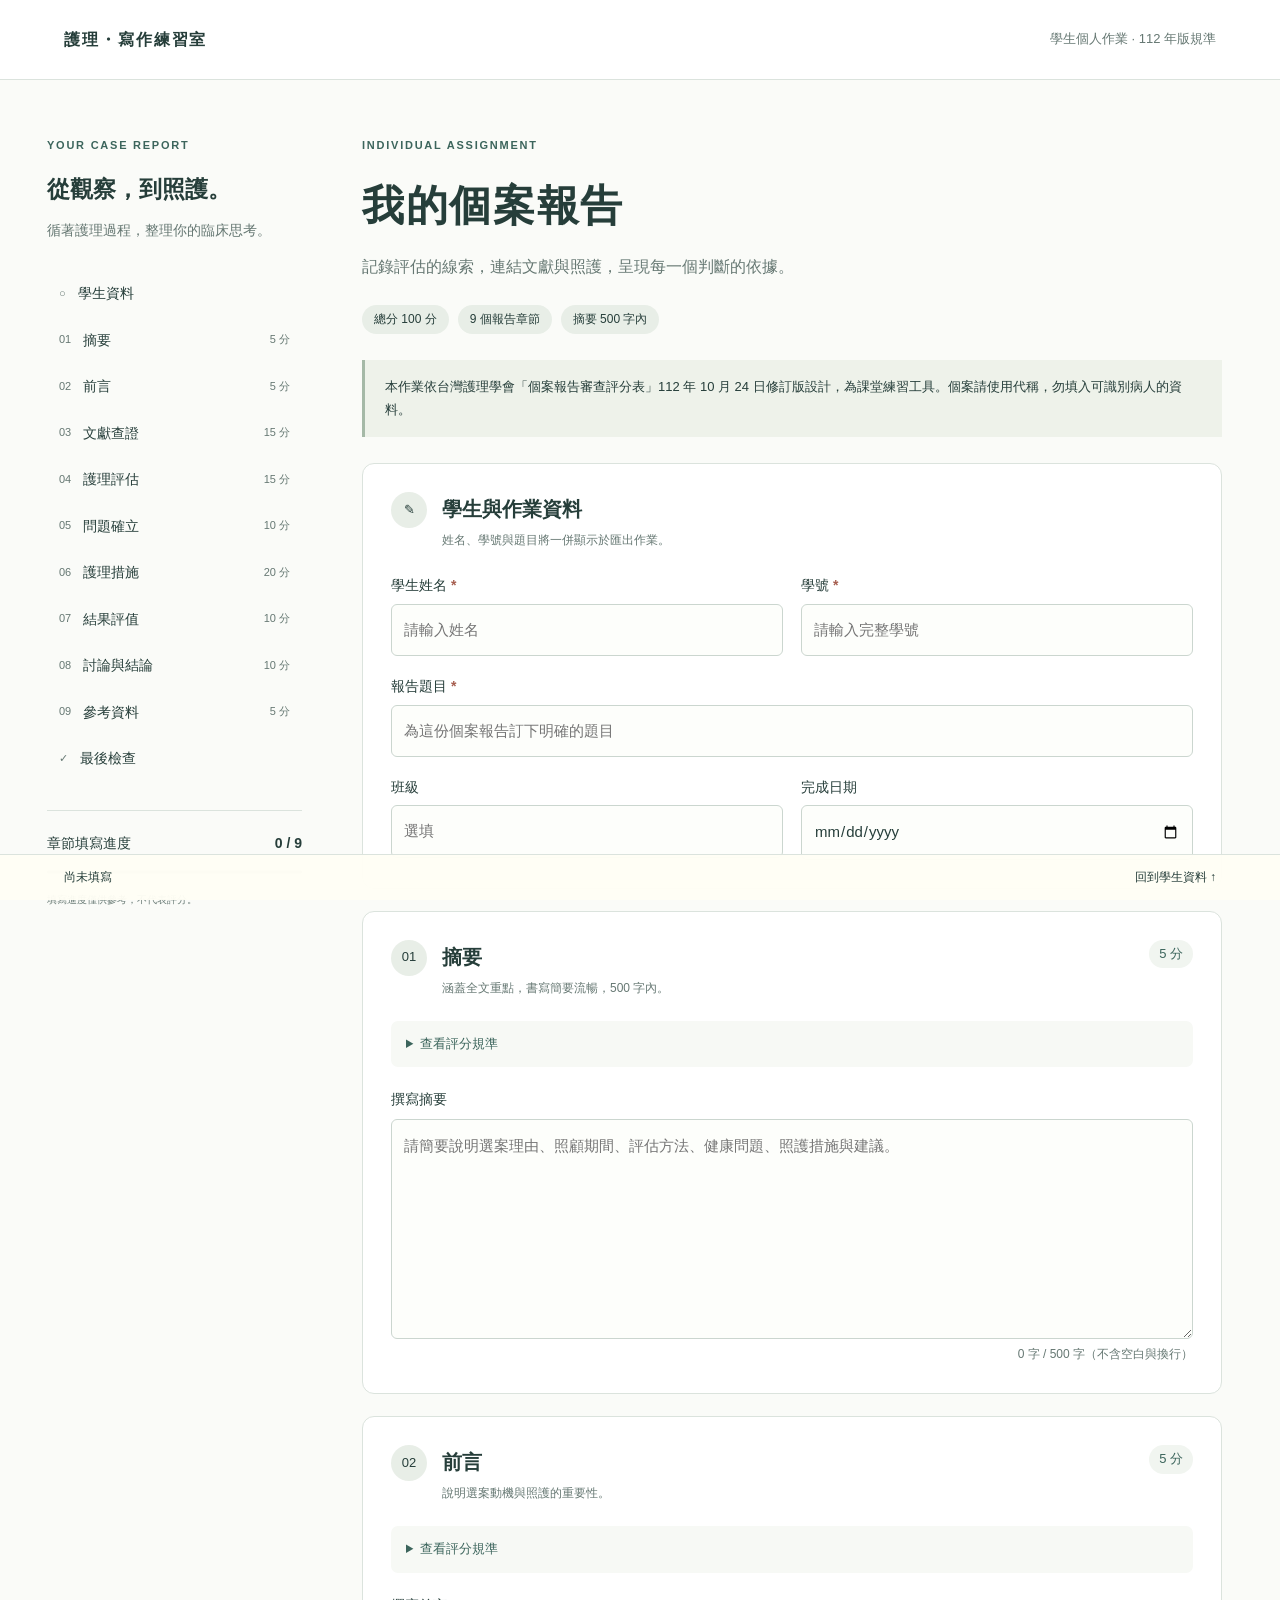
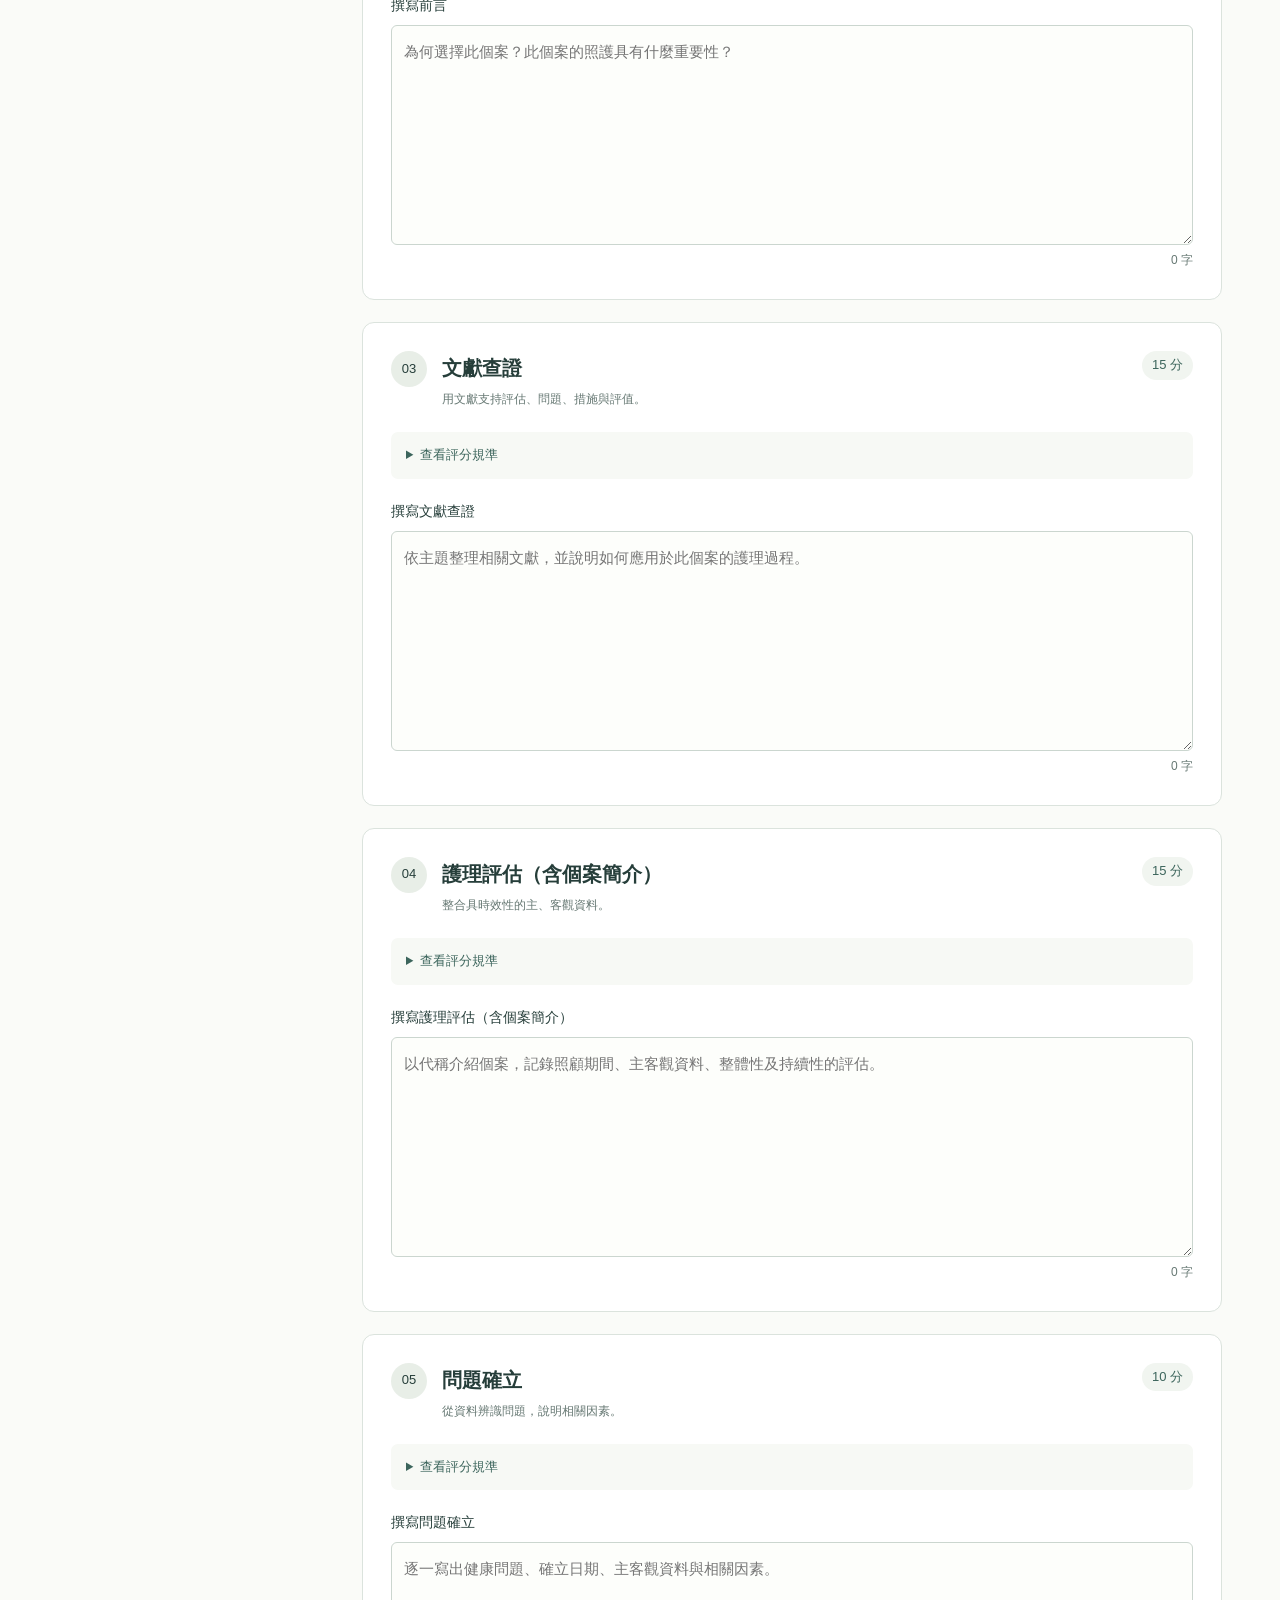
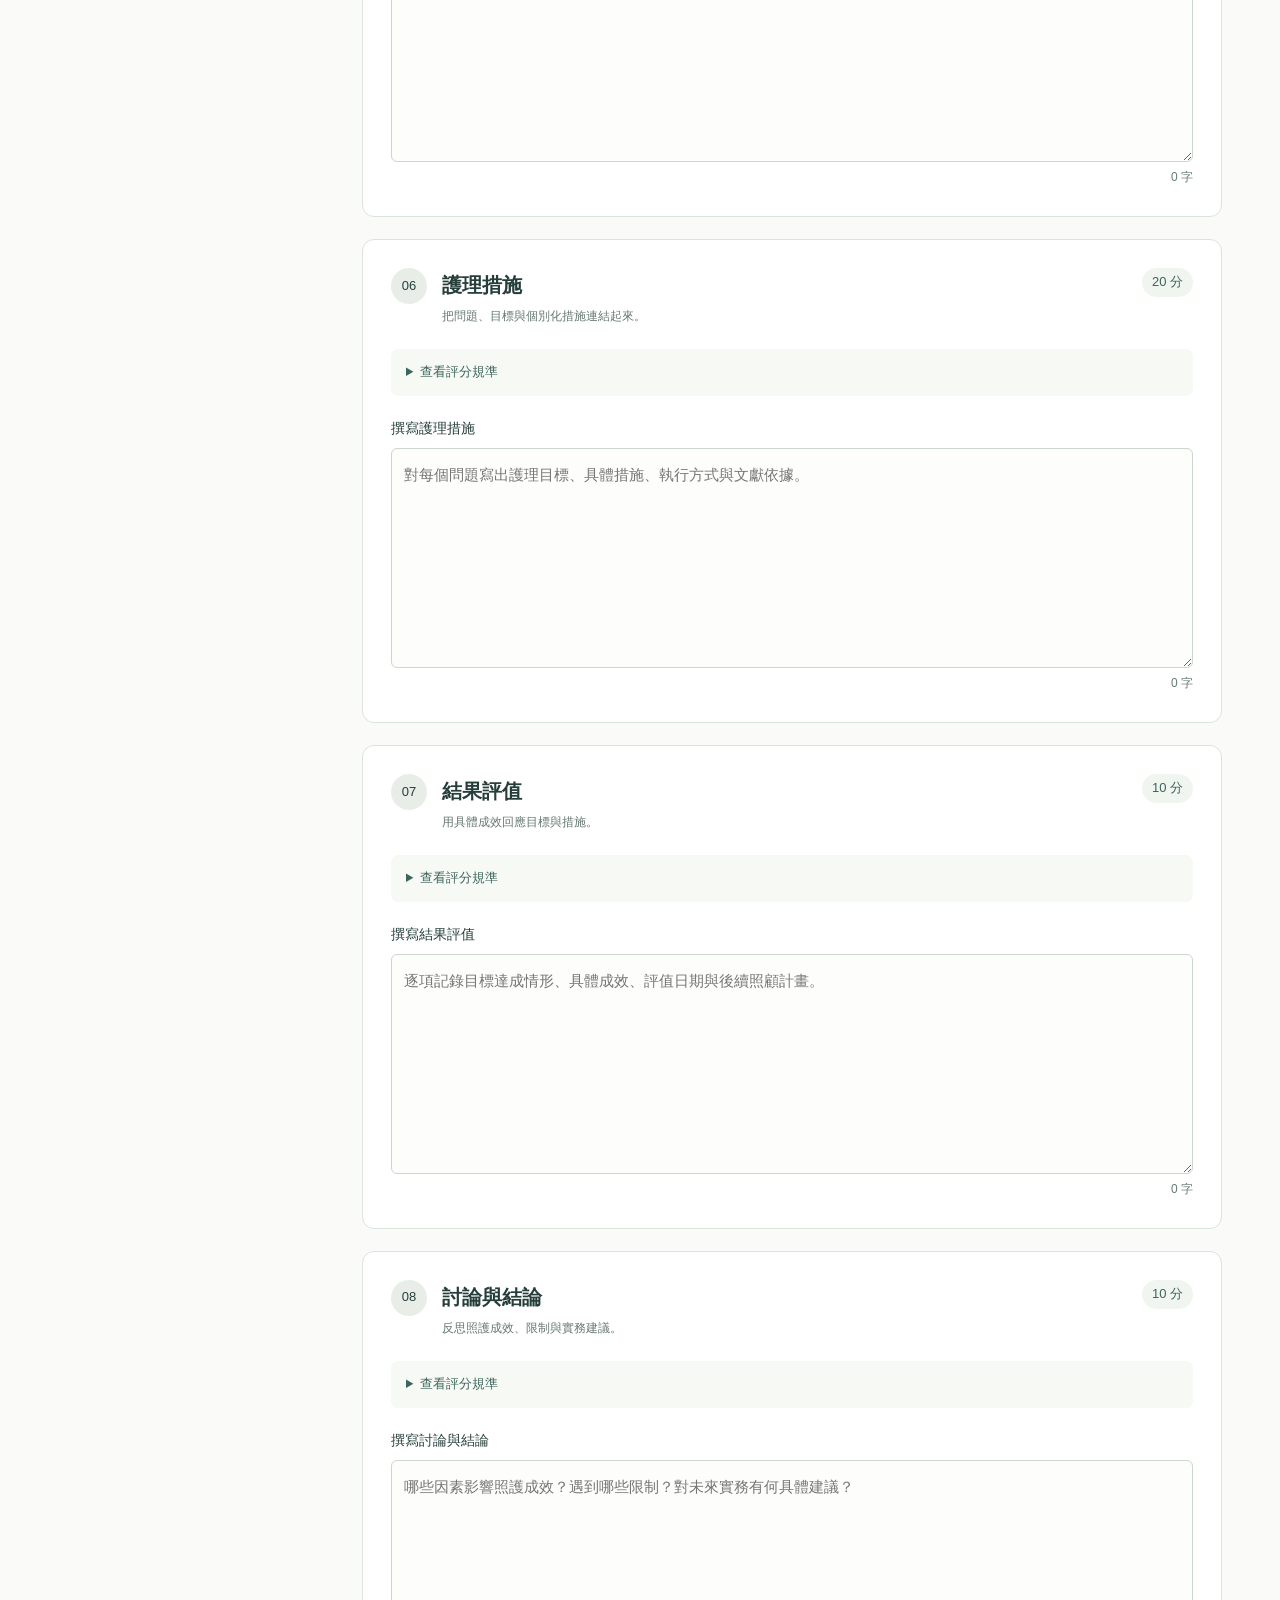
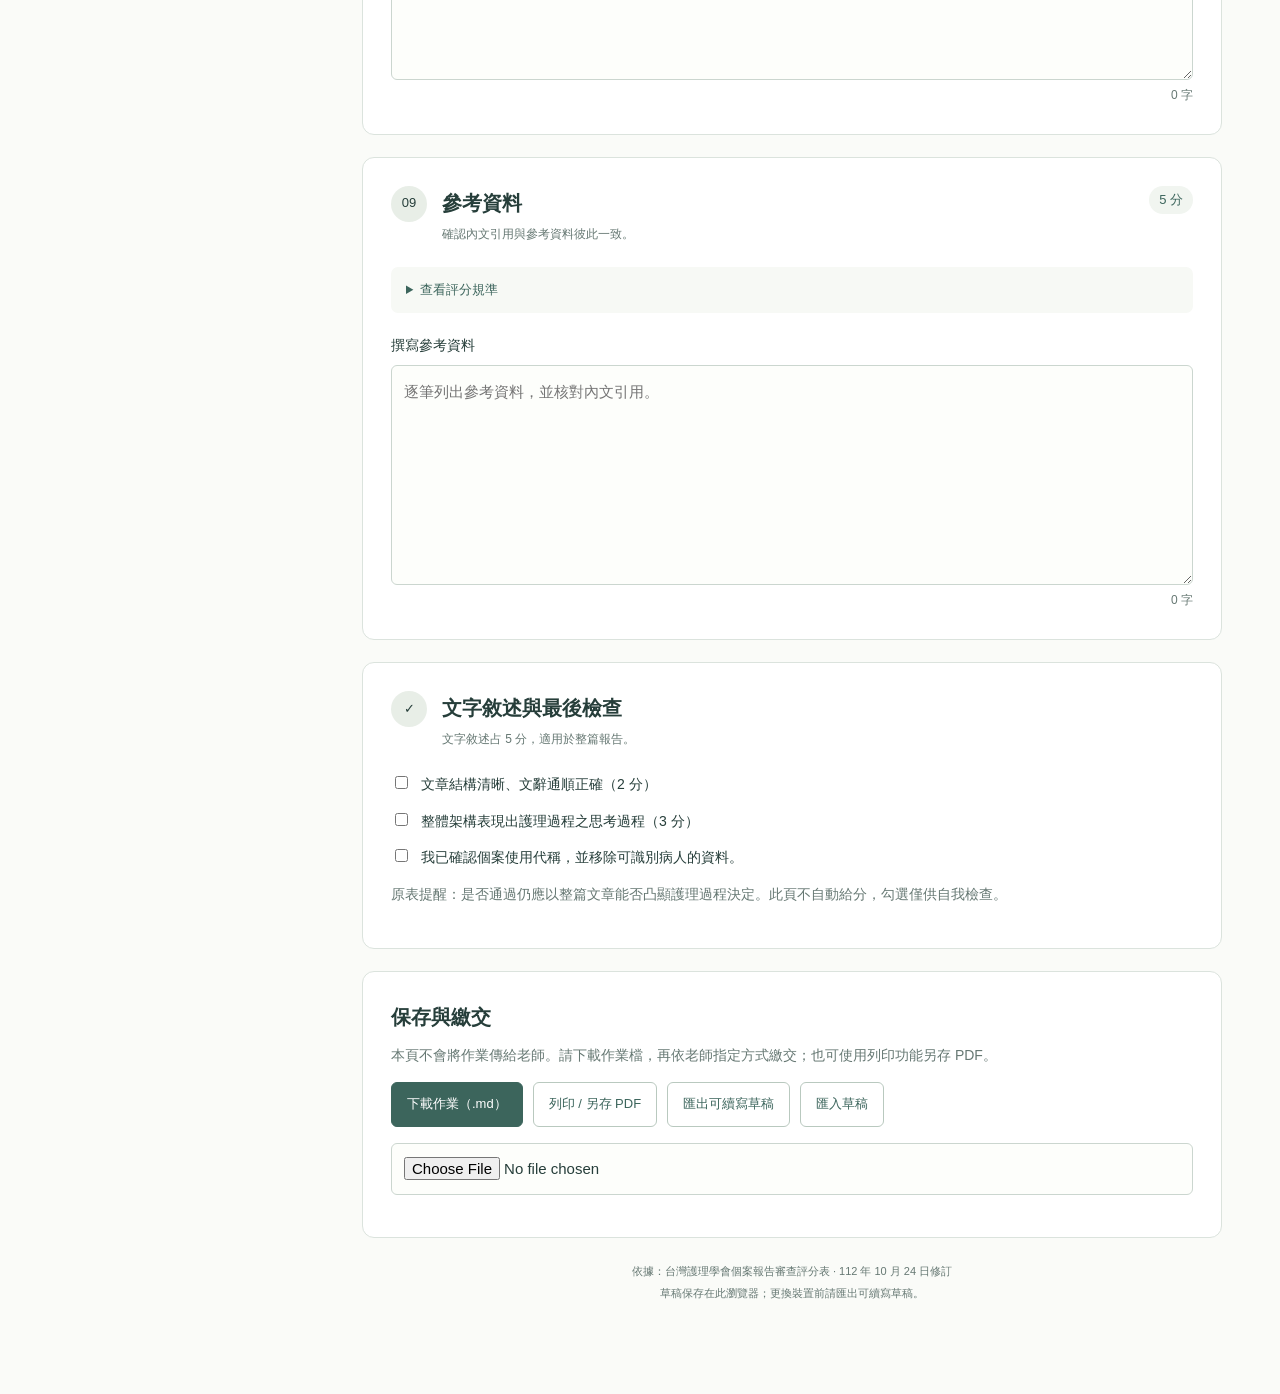
==== index.html @ a3117262 "Add nursing case report individual assignment" ====
<!doctype html>
<html lang="zh-Hant">
<head>
  <meta charset="utf-8"><meta name="viewport" content="width=device-width,initial-scale=1">
  <meta name="description" content="依台灣護理學會112年版評分表設計的學生個案報告個人作業。">
  <title>個案報告｜學生個人作業</title><link rel="stylesheet" href="style.css">
</head>
<body>
<header><a class="brand" href="#">護理・寫作練習室</a><span>學生個人作業 · 112 年版規準</span></header>
<div class="layout">
<aside aria-label="作業章節"><p class="eyebrow">YOUR CASE REPORT</p><h2>從觀察，到照護。</h2><p class="muted">循著護理過程，整理你的臨床思考。</p><nav id="nav"></nav><div class="progress-box"><label for="progress">章節填寫進度 <strong id="progressText">0 / 9</strong></label><progress id="progress" max="9" value="0"></progress><small>填寫進度僅供參考，不代表評分。</small></div></aside>
<main>
<div class="intro"><p class="eyebrow">INDIVIDUAL ASSIGNMENT</p><h1>我的個案報告</h1><p>記錄評估的線索，連結文獻與照護，呈現每一個判斷的依據。</p><div class="tags"><span>總分 100 分</span><span>9 個報告章節</span><span>摘要 500 字內</span></div></div>
<div class="notice">本作業依台灣護理學會「個案報告審查評分表」112 年 10 月 24 日修訂版設計，為課堂練習工具。個案請使用代稱，勿填入可識別病人的資料。</div>
<form id="assignment">
<section class="card" id="identity"><div class="section-heading"><span class="number">✎</span><div><h2>學生與作業資料</h2><p>姓名、學號與題目將一併顯示於匯出作業。</p></div></div><div class="fields"><label>學生姓名 <b>*</b><input name="studentName" autocomplete="name" required placeholder="請輸入姓名" maxlength="80"></label><label>學號 <b>*</b><input name="studentId" required placeholder="請輸入完整學號" maxlength="80"></label><label class="wide">報告題目 <b>*</b><input name="reportTitle" required placeholder="為這份個案報告訂下明確的題目" maxlength="250"></label><label>班級<input name="className" placeholder="選填"></label><label>完成日期<input name="reportDate" type="date"></label></div></section>
<div id="sections"></div>
<section class="card" id="writing"><div class="section-heading"><span class="number">✓</span><div><h2>文字敘述與最後檢查</h2><p>文字敘述占 5 分，適用於整篇報告。</p></div></div><label class="check"><input type="checkbox" name="structure">文章結構清晰、文辭通順正確（2 分）</label><label class="check"><input type="checkbox" name="reasoning">整體架構表現出護理過程之思考過程（3 分）</label><label class="check"><input type="checkbox" name="privacy">我已確認個案使用代稱，並移除可識別病人的資料。</label><p class="muted">原表提醒：是否通過仍應以整篇文章能否凸顯護理過程決定。此頁不自動給分，勾選僅供自我檢查。</p></section>
<section class="card handin"><h2>保存與繳交</h2><p>本頁不會將作業傳給老師。請下載作業檔，再依老師指定方式繳交；也可使用列印功能另存 PDF。</p><div class="actions"><button type="submit" class="primary">下載作業（.md）</button><button type="button" id="print">列印 / 另存 PDF</button><button type="button" id="backup">匯出可續寫草稿</button><label class="button" for="restore">匯入草稿</label><input id="restore" type="file" accept=".json,application/json" hidden></div><p id="feedback" role="status" aria-live="polite"></p></section>
</form>
<footer>依據：台灣護理學會個案報告審查評分表 · 112 年 10 月 24 日修訂<br>草稿保存在此瀏覽器；更換裝置前請匯出可續寫草稿。</footer>
</main></div>
<div class="savebar"><span id="saveStatus" role="status">尚未填寫</span><a href="#identity">回到學生資料 ↑</a></div>
<script src="app.js"></script>
</body></html>
---- style.css ----
:root{--ink:#263e3a;--muted:#667873;--green:#3c655c;--line:#dbe3dd;--paper:#fafbf8;--accent:#e8eee7}*{box-sizing:border-box}html{scroll-behavior:smooth;scroll-padding-top:30px}body{margin:0;background:var(--paper);color:var(--ink);font:16px/1.75 "Microsoft JhengHei","Noto Sans TC",sans-serif}header{height:80px;padding:0 5%;display:flex;align-items:center;justify-content:space-between;border-bottom:1px solid var(--line);background:white}header span{font-size:13px;color:var(--muted)}a{color:inherit}.brand{text-decoration:none;font-weight:700;letter-spacing:.12em}.layout{display:grid;grid-template-columns:255px minmax(0,860px);gap:60px;max-width:1250px;margin:0 auto;padding:48px 32px 90px}aside{position:sticky;top:30px;align-self:start}aside h2{font-size:23px;margin:8px 0}.eyebrow{font-size:11px;letter-spacing:.16em;color:var(--green);font-weight:bold}.muted{color:var(--muted);font-size:14px}nav{display:grid;gap:4px;margin:30px 0}nav a{display:flex;gap:12px;align-items:center;text-decoration:none;font-size:14px;padding:9px 12px;border-radius:7px}nav a:hover,nav a:focus-visible{background:var(--accent)}nav a span{font-size:11px;color:var(--muted)}nav a em{font-size:11px;font-style:normal;margin-left:auto;color:var(--muted)}.progress-box{border-top:1px solid var(--line);padding-top:20px;font-size:12px}.progress-box strong{float:right}progress{display:block;width:100%;height:6px;margin:14px 0;accent-color:var(--green)}small{color:var(--muted)}h1{font-size:42px;letter-spacing:.04em;margin:8px 0 10px;font-weight:600}h2{font-size:20px;margin:0}p{margin:8px 0 14px}.intro>p:not(.eyebrow){color:var(--muted)}.tags{display:flex;gap:9px;flex-wrap:wrap;margin:24px 0}.tags span{padding:4px 12px;background:var(--accent);font-size:12px;border-radius:30px}.notice{border-left:3px solid #a5b9a7;background:#eef2ea;padding:16px 20px;font-size:13px;margin:26px 0}.card{background:white;border:1px solid var(--line);border-radius:12px;padding:28px;margin:22px 0;scroll-margin-top:25px}.section-heading{display:flex;gap:15px;margin-bottom:22px;align-items:flex-start}.section-heading p{font-size:12px;color:var(--muted);margin:3px 0 0}.number{background:var(--accent);width:36px;height:36px;display:grid;place-items:center;border-radius:50%;font-size:13px;flex-shrink:0}.points{margin-left:auto;white-space:nowrap;color:var(--green);font-size:13px;background:#f1f5f0;border-radius:20px;padding:3px 10px}.fields{display:grid;grid-template-columns:1fr 1fr;gap:18px}.wide{grid-column:1/-1}label{font-size:14px}b{color:#a65e4f}input:not([type=checkbox]),textarea{display:block;width:100%;border:1px solid #cbd6cf;background:#fdfefb;border-radius:6px;padding:12px;color:var(--ink);font:inherit;font-size:15px;margin-top:6px}textarea{min-height:220px;resize:vertical;line-height:1.9}input:focus,textarea:focus{outline:2px solid #8ba89b;outline-offset:2px}details{background:#f7f9f5;padding:12px 15px;border-radius:7px;font-size:13px;margin-bottom:18px}summary{cursor:pointer;color:var(--green)}ul{padding-left:22px;margin:10px 0 2px}li{margin-bottom:7px}.count{text-align:right;color:var(--muted);font-size:12px;margin-top:5px}.over{color:#b04036}.check{display:flex;gap:10px;margin:12px 0;align-items:baseline}input[type=checkbox]{accent-color:var(--green)}.actions{display:flex;gap:10px;flex-wrap:wrap}button,.button{display:inline-block;cursor:pointer;border:1px solid #b9c9bf;border-radius:6px;padding:10px 15px;background:white;color:var(--green);font:inherit;font-size:13px}button:hover,.button:hover{background:var(--accent)}button:focus-visible,.button:focus-visible,a:focus-visible{outline:2px solid var(--green);outline-offset:3px}.primary{background:var(--green);color:white;border-color:var(--green)}.primary:hover{background:#2d5149}.handin>p{font-size:14px;color:var(--muted)}#feedback{color:var(--green);font-size:14px}footer{text-align:center;font-size:11px;color:var(--muted);line-height:2}.savebar{position:fixed;bottom:0;left:0;right:0;background:#fffef5f5;border-top:1px solid var(--line);padding:12px 5%;display:flex;justify-content:space-between;font-size:12px;z-index:5}.savebar a{text-decoration:none}body:has(textarea:invalid) .notice{border-color:#a65e4f}@media(max-width:950px){.layout{grid-template-columns:200px minmax(0,1fr);gap:25px;padding:30px 20px 90px}.card{padding:22px}h1{font-size:34px}}@media(max-width:720px){header{height:auto;min-height:70px;padding:14px 20px;gap:10px;flex-wrap:wrap}header span{font-size:11px}.layout{display:block;padding:24px 16px 85px}aside{position:static}aside h2,aside>.muted{display:none}nav{display:flex;overflow:auto;gap:6px;margin:12px 0}nav a{white-space:nowrap;background:var(--accent);padding:5px 10px}nav a em{display:none}.progress-box{border:0;padding:0;margin:15px 0 28px}.progress-box small{display:none}.fields{grid-template-columns:1fr}.wide{grid-column:auto}.card{padding:20px 16px}.section-heading{gap:10px}.section-heading h2{font-size:18px}.points{padding:3px 8px}.intro p{font-size:14px}}@media print{body{background:white;color:black;font-size:11pt}header,aside,.intro,.notice,.savebar,.handin,footer,details,.count,.points{display:none!important}.layout{display:block;max-width:none;padding:0}.card{border:0;padding:0;margin:16px 0;break-inside:auto}.section-heading{break-after:avoid;margin-bottom:8px}.number{display:none}.fields{gap:8px}input:not([type=checkbox]){border:0;padding:0;background:white}.section-heading p{display:none}textarea{display:none}.print-text{white-space:pre-wrap;overflow-wrap:anywhere;line-height:1.8;margin:8px 0 22px}.check{font-size:10pt}h2{font-size:15pt}#identity:before{content:'個案報告 · 學生個人作業';display:block;font-size:20pt;font-weight:bold;margin-bottom:20px}}@media screen{.print-text{display:none}}
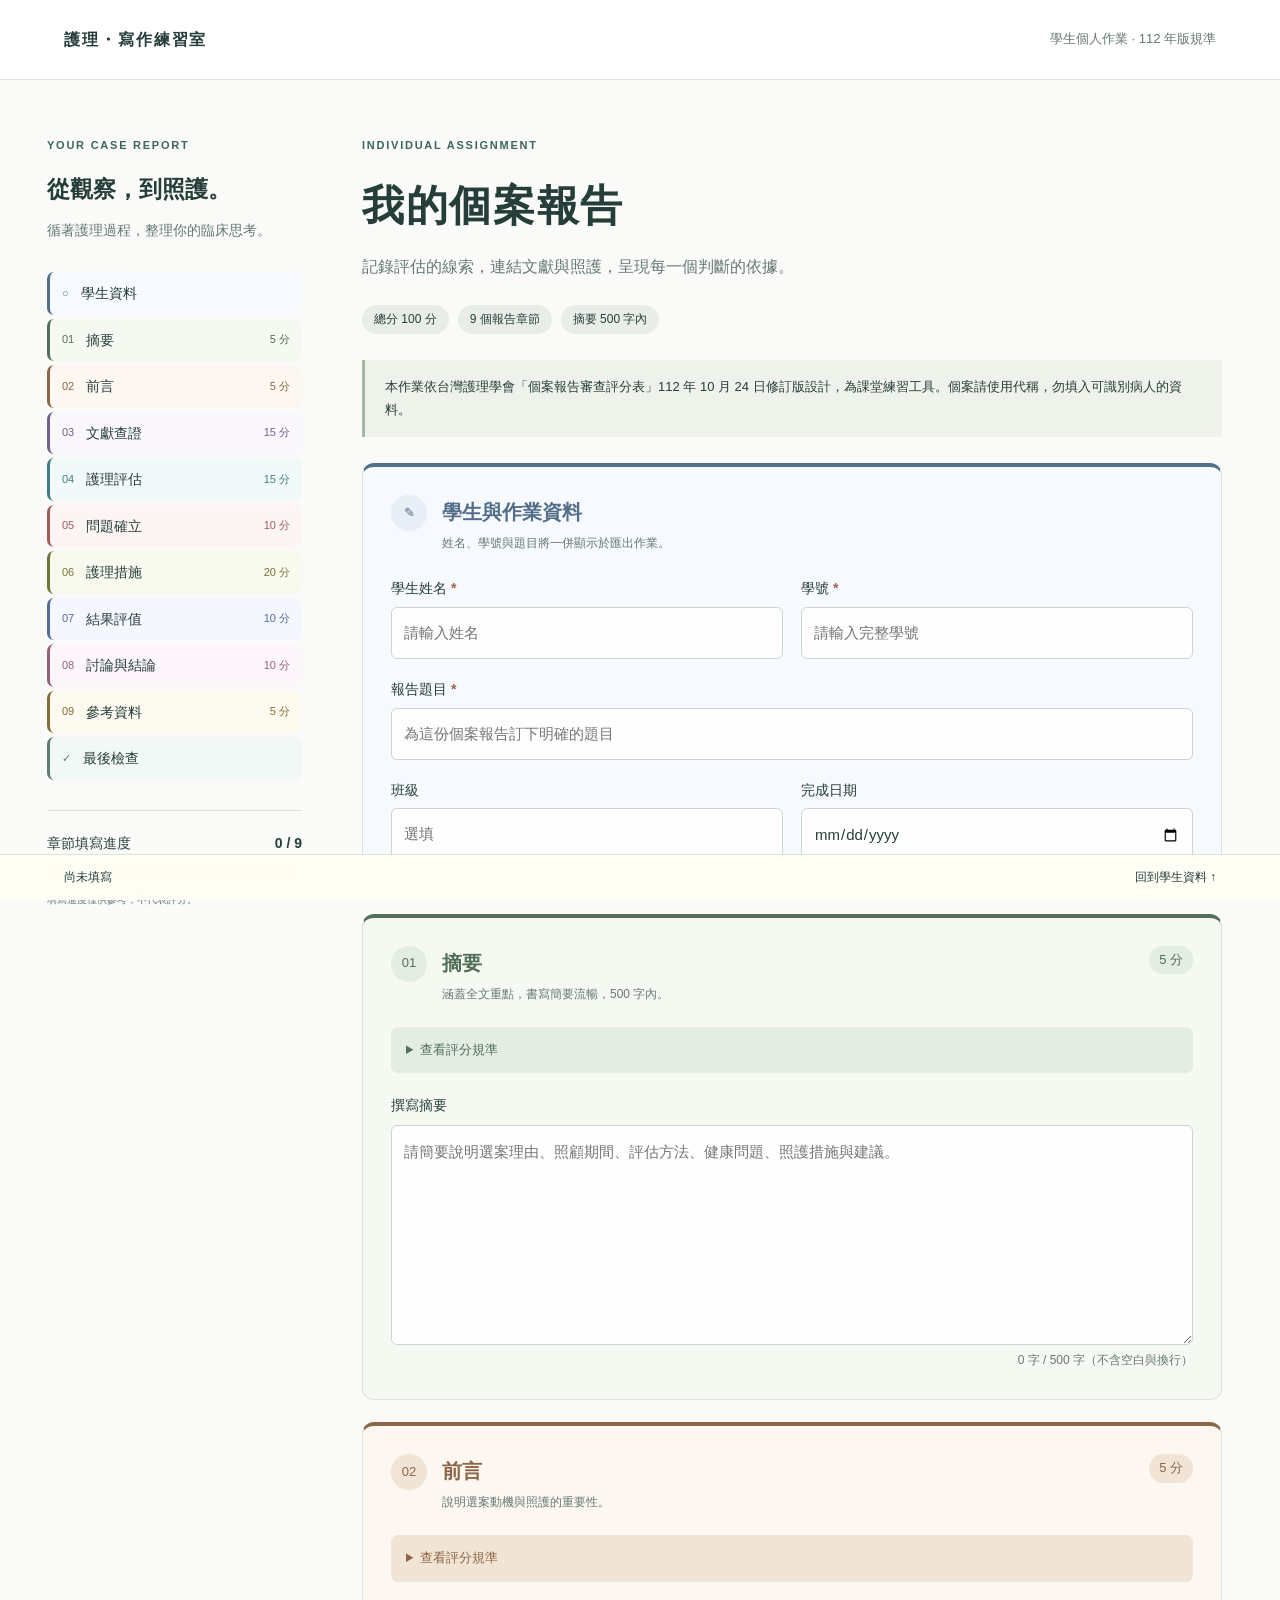
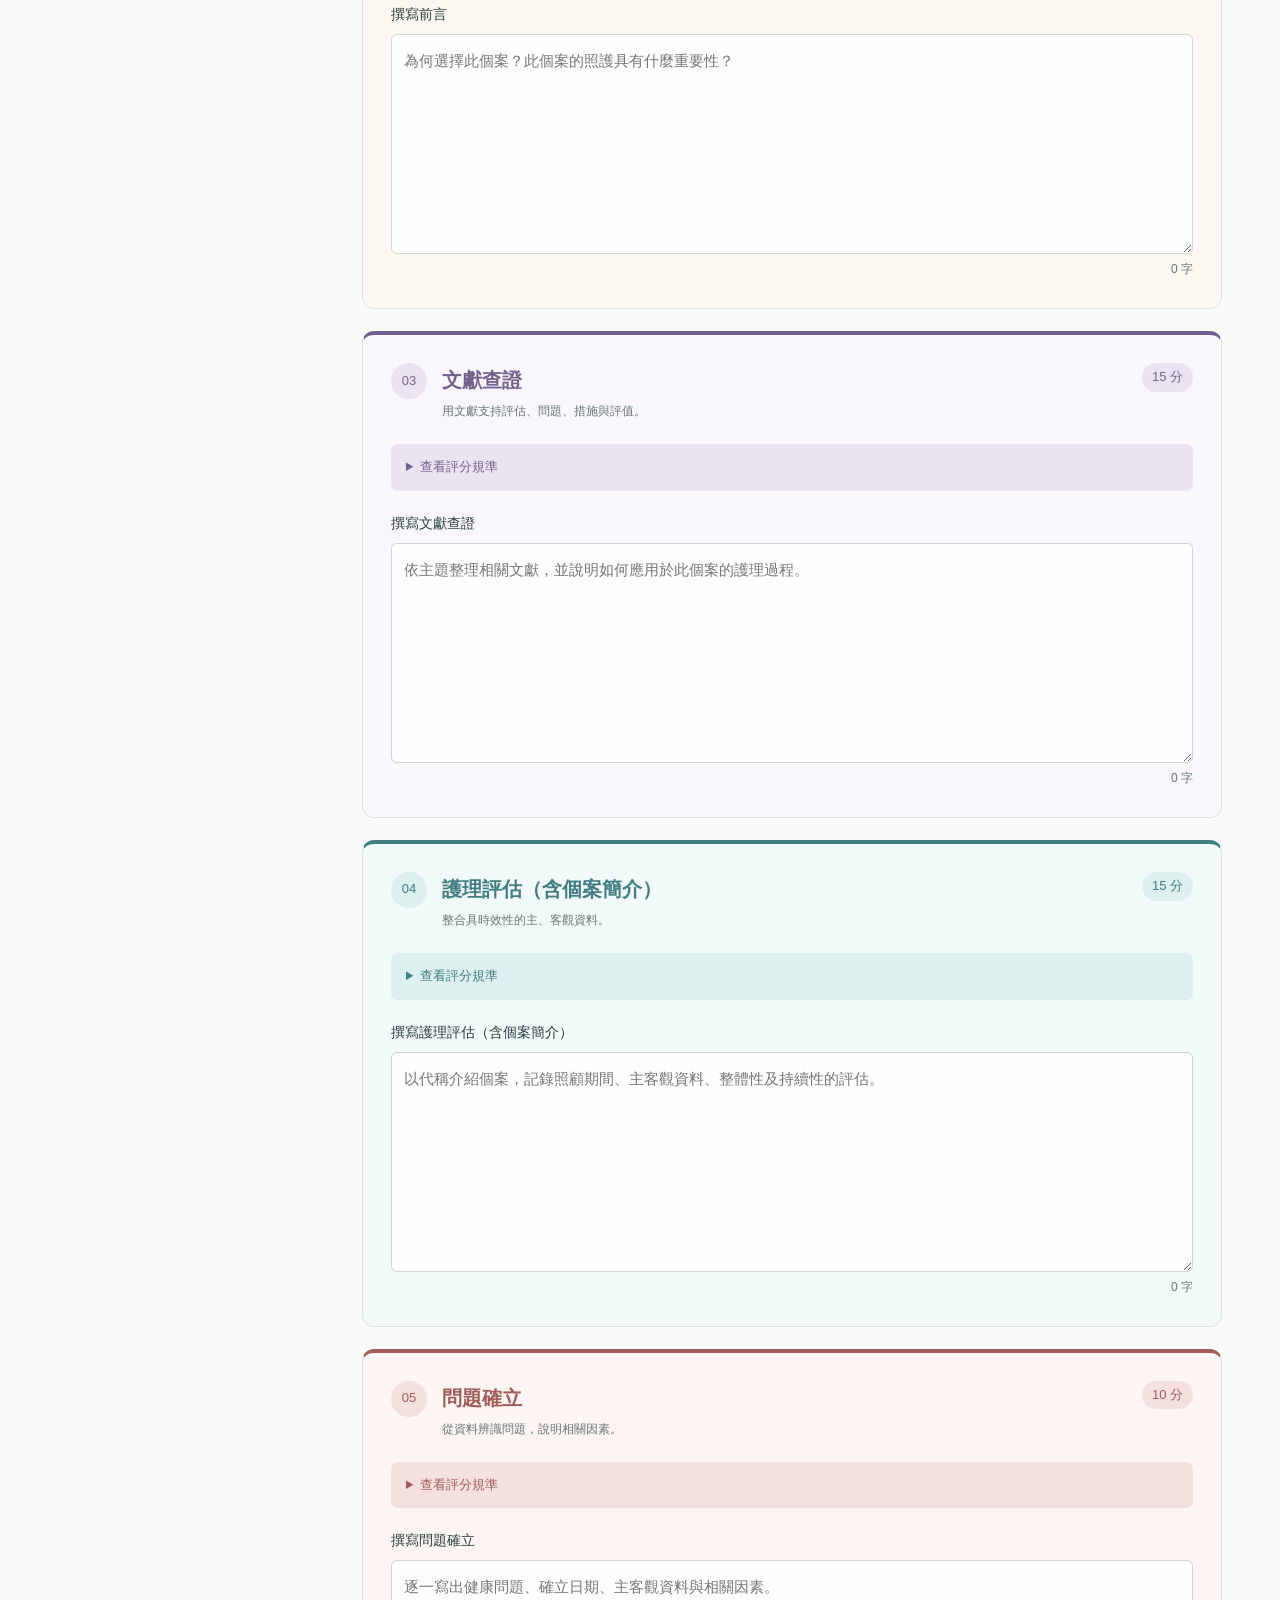
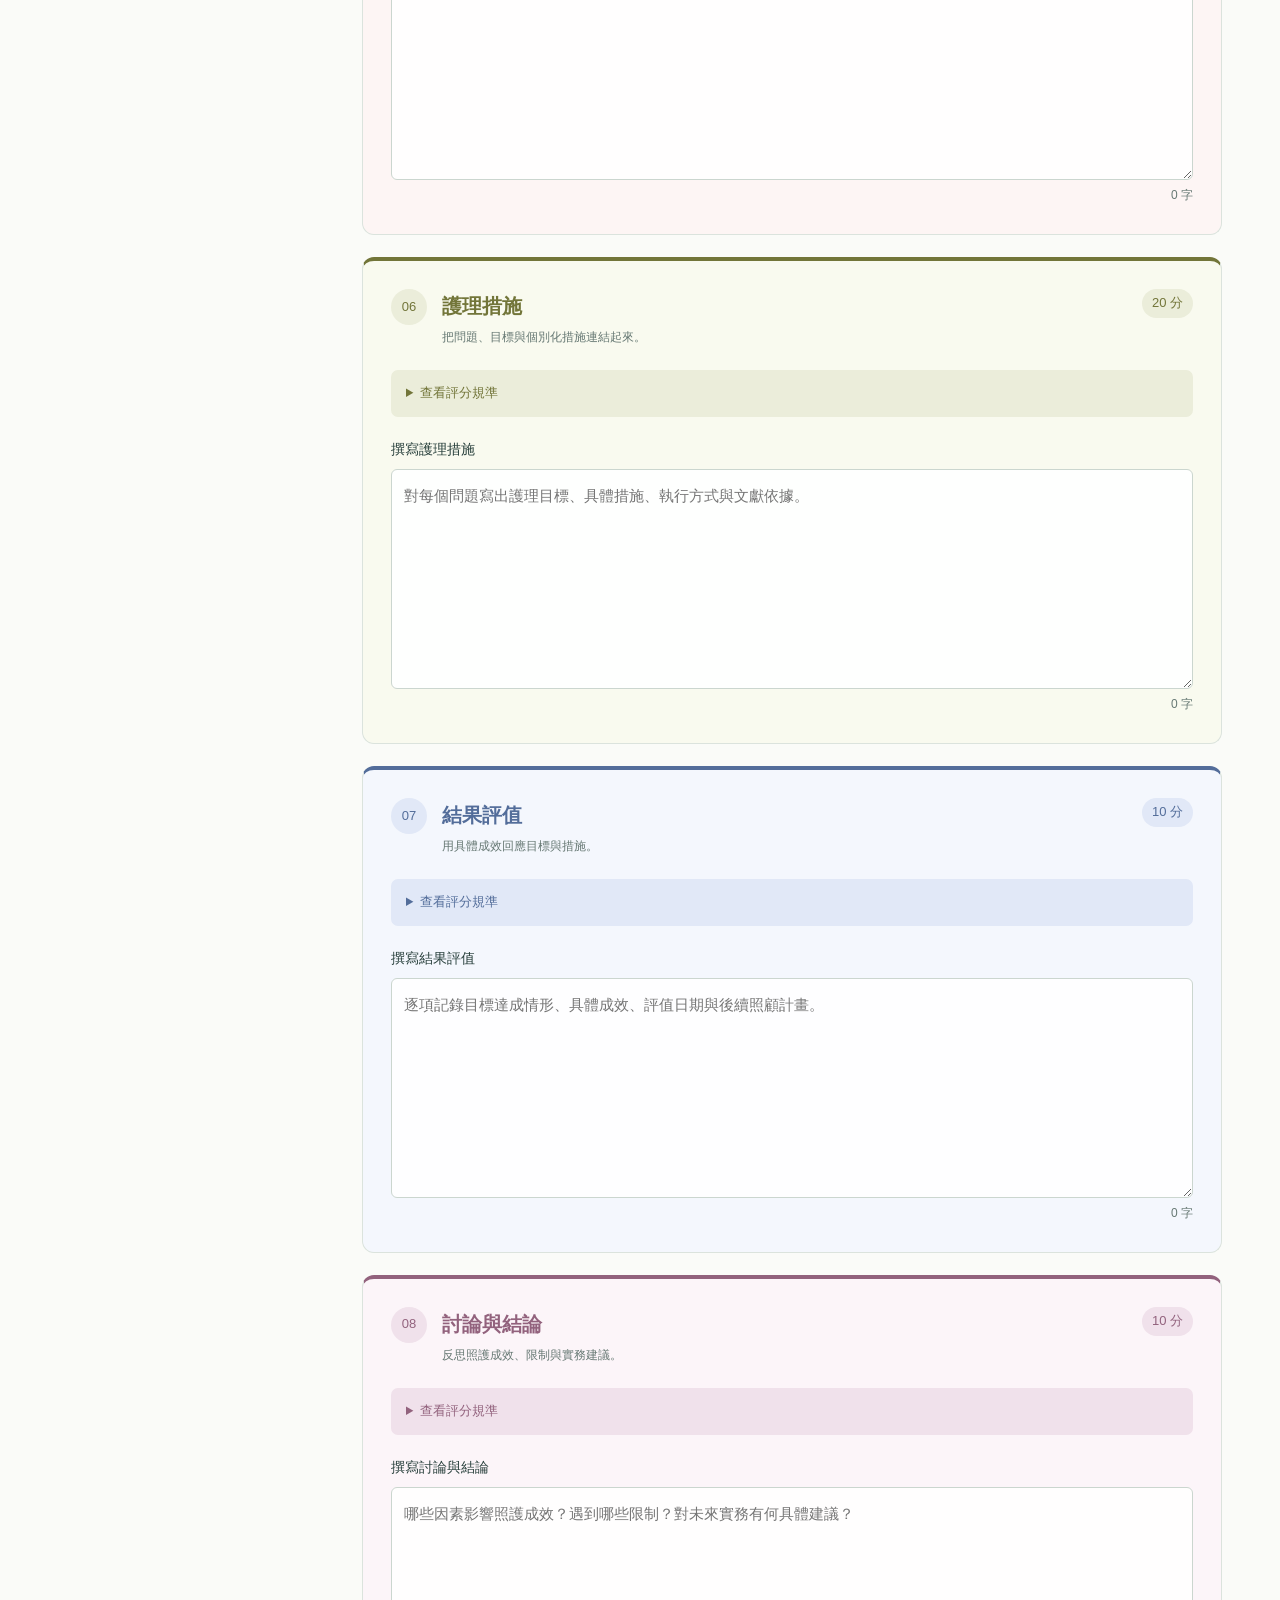
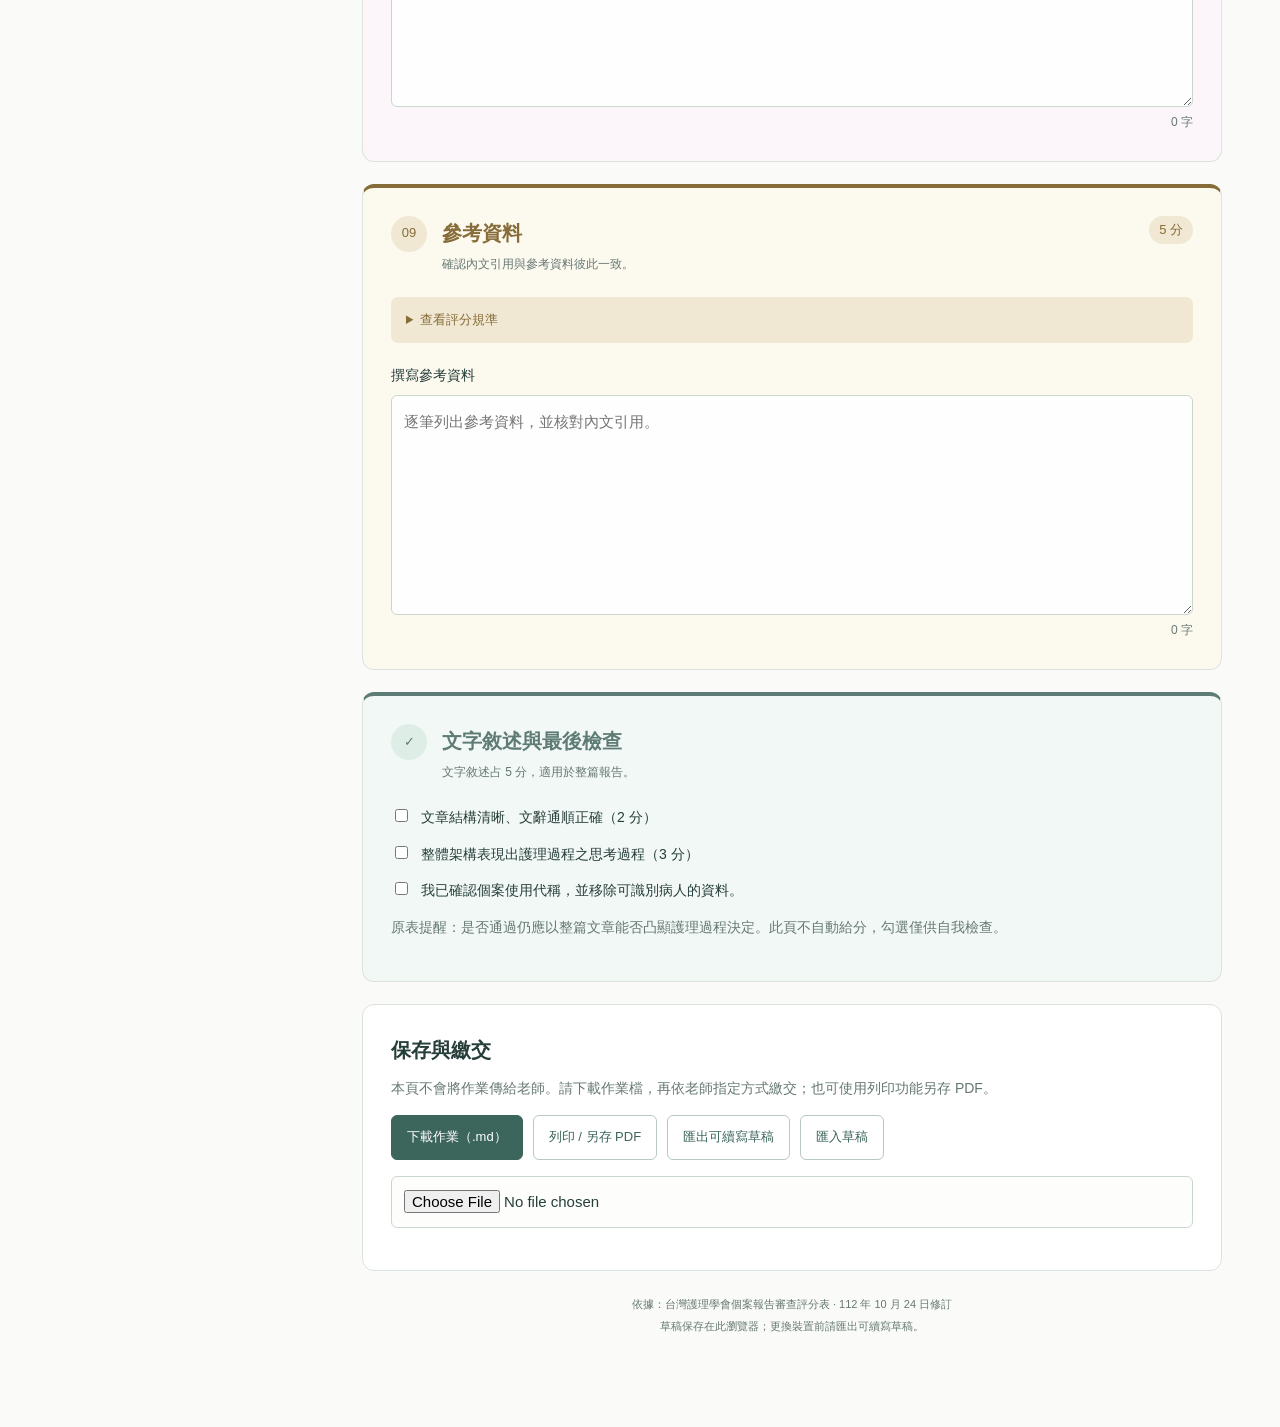
==== commit 127b1051: "Refresh stylesheet cache for section colors" ====
--- a/index.html
+++ b/index.html
@@ -3,7 +3,7 @@
 <head>
   <meta charset="utf-8"><meta name="viewport" content="width=device-width,initial-scale=1">
   <meta name="description" content="依台灣護理學會112年版評分表設計的學生個案報告個人作業。">
-  <title>個案報告｜學生個人作業</title><link rel="stylesheet" href="style.css">
+  <title>個案報告｜學生個人作業</title><link rel="stylesheet" href="style.css?v=2">
 </head>
 <body>
 <header><a class="brand" href="#">護理・寫作練習室</a><span>學生個人作業 · 112 年版規準</span></header>
--- a/style.css
+++ b/style.css
@@ -1 +1,24 @@
 :root{--ink:#263e3a;--muted:#667873;--green:#3c655c;--line:#dbe3dd;--paper:#fafbf8;--accent:#e8eee7}*{box-sizing:border-box}html{scroll-behavior:smooth;scroll-padding-top:30px}body{margin:0;background:var(--paper);color:var(--ink);font:16px/1.75 "Microsoft JhengHei","Noto Sans TC",sans-serif}header{height:80px;padding:0 5%;display:flex;align-items:center;justify-content:space-between;border-bottom:1px solid var(--line);background:white}header span{font-size:13px;color:var(--muted)}a{color:inherit}.brand{text-decoration:none;font-weight:700;letter-spacing:.12em}.layout{display:grid;grid-template-columns:255px minmax(0,860px);gap:60px;max-width:1250px;margin:0 auto;padding:48px 32px 90px}aside{position:sticky;top:30px;align-self:start}aside h2{font-size:23px;margin:8px 0}.eyebrow{font-size:11px;letter-spacing:.16em;color:var(--green);font-weight:bold}.muted{color:var(--muted);font-size:14px}nav{display:grid;gap:4px;margin:30px 0}nav a{display:flex;gap:12px;align-items:center;text-decoration:none;font-size:14px;padding:9px 12px;border-radius:7px}nav a:hover,nav a:focus-visible{background:var(--accent)}nav a span{font-size:11px;color:var(--muted)}nav a em{font-size:11px;font-style:normal;margin-left:auto;color:var(--muted)}.progress-box{border-top:1px solid var(--line);padding-top:20px;font-size:12px}.progress-box strong{float:right}progress{display:block;width:100%;height:6px;margin:14px 0;accent-color:var(--green)}small{color:var(--muted)}h1{font-size:42px;letter-spacing:.04em;margin:8px 0 10px;font-weight:600}h2{font-size:20px;margin:0}p{margin:8px 0 14px}.intro>p:not(.eyebrow){color:var(--muted)}.tags{display:flex;gap:9px;flex-wrap:wrap;margin:24px 0}.tags span{padding:4px 12px;background:var(--accent);font-size:12px;border-radius:30px}.notice{border-left:3px solid #a5b9a7;background:#eef2ea;padding:16px 20px;font-size:13px;margin:26px 0}.card{background:white;border:1px solid var(--line);border-radius:12px;padding:28px;margin:22px 0;scroll-margin-top:25px}.section-heading{display:flex;gap:15px;margin-bottom:22px;align-items:flex-start}.section-heading p{font-size:12px;color:var(--muted);margin:3px 0 0}.number{background:var(--accent);width:36px;height:36px;display:grid;place-items:center;border-radius:50%;font-size:13px;flex-shrink:0}.points{margin-left:auto;white-space:nowrap;color:var(--green);font-size:13px;background:#f1f5f0;border-radius:20px;padding:3px 10px}.fields{display:grid;grid-template-columns:1fr 1fr;gap:18px}.wide{grid-column:1/-1}label{font-size:14px}b{color:#a65e4f}input:not([type=checkbox]),textarea{display:block;width:100%;border:1px solid #cbd6cf;background:#fdfefb;border-radius:6px;padding:12px;color:var(--ink);font:inherit;font-size:15px;margin-top:6px}textarea{min-height:220px;resize:vertical;line-height:1.9}input:focus,textarea:focus{outline:2px solid #8ba89b;outline-offset:2px}details{background:#f7f9f5;padding:12px 15px;border-radius:7px;font-size:13px;margin-bottom:18px}summary{cursor:pointer;color:var(--green)}ul{padding-left:22px;margin:10px 0 2px}li{margin-bottom:7px}.count{text-align:right;color:var(--muted);font-size:12px;margin-top:5px}.over{color:#b04036}.check{display:flex;gap:10px;margin:12px 0;align-items:baseline}input[type=checkbox]{accent-color:var(--green)}.actions{display:flex;gap:10px;flex-wrap:wrap}button,.button{display:inline-block;cursor:pointer;border:1px solid #b9c9bf;border-radius:6px;padding:10px 15px;background:white;color:var(--green);font:inherit;font-size:13px}button:hover,.button:hover{background:var(--accent)}button:focus-visible,.button:focus-visible,a:focus-visible{outline:2px solid var(--green);outline-offset:3px}.primary{background:var(--green);color:white;border-color:var(--green)}.primary:hover{background:#2d5149}.handin>p{font-size:14px;color:var(--muted)}#feedback{color:var(--green);font-size:14px}footer{text-align:center;font-size:11px;color:var(--muted);line-height:2}.savebar{position:fixed;bottom:0;left:0;right:0;background:#fffef5f5;border-top:1px solid var(--line);padding:12px 5%;display:flex;justify-content:space-between;font-size:12px;z-index:5}.savebar a{text-decoration:none}body:has(textarea:invalid) .notice{border-color:#a65e4f}@media(max-width:950px){.layout{grid-template-columns:200px minmax(0,1fr);gap:25px;padding:30px 20px 90px}.card{padding:22px}h1{font-size:34px}}@media(max-width:720px){header{height:auto;min-height:70px;padding:14px 20px;gap:10px;flex-wrap:wrap}header span{font-size:11px}.layout{display:block;padding:24px 16px 85px}aside{position:static}aside h2,aside>.muted{display:none}nav{display:flex;overflow:auto;gap:6px;margin:12px 0}nav a{white-space:nowrap;background:var(--accent);padding:5px 10px}nav a em{display:none}.progress-box{border:0;padding:0;margin:15px 0 28px}.progress-box small{display:none}.fields{grid-template-columns:1fr}.wide{grid-column:auto}.card{padding:20px 16px}.section-heading{gap:10px}.section-heading h2{font-size:18px}.points{padding:3px 8px}.intro p{font-size:14px}}@media print{body{background:white;color:black;font-size:11pt}header,aside,.intro,.notice,.savebar,.handin,footer,details,.count,.points{display:none!important}.layout{display:block;max-width:none;padding:0}.card{border:0;padding:0;margin:16px 0;break-inside:auto}.section-heading{break-after:avoid;margin-bottom:8px}.number{display:none}.fields{gap:8px}input:not([type=checkbox]){border:0;padding:0;background:white}.section-heading p{display:none}textarea{display:none}.print-text{white-space:pre-wrap;overflow-wrap:anywhere;line-height:1.8;margin:8px 0 22px}.check{font-size:10pt}h2{font-size:15pt}#identity:before{content:'個案報告 · 學生個人作業';display:block;font-size:20pt;font-weight:bold;margin-bottom:20px}}@media screen{.print-text{display:none}}
+/* Distinct soft colors for each assignment section. */
+#identity,nav a[href="#identity"]{--section-color:#526e88;--section-soft:#e7eef6;--section-bg:#f6f9fd}
+#abstract,nav a[href="#abstract"]{--section-color:#526f59;--section-soft:#e3ede1;--section-bg:#f5f9f2}
+#introduction,nav a[href="#introduction"]{--section-color:#8c6646;--section-soft:#f1e4d4;--section-bg:#fcf7f0}
+#literature,nav a[href="#literature"]{--section-color:#73618d;--section-soft:#eae3f2;--section-bg:#f9f6fc}
+#assessment,nav a[href="#assessment"]{--section-color:#417d83;--section-soft:#ddefef;--section-bg:#f2f9f9}
+#problems,nav a[href="#problems"]{--section-color:#a05c59;--section-soft:#f4e0de;--section-bg:#fdf5f4}
+#interventions,nav a[href="#interventions"]{--section-color:#727539;--section-soft:#ebedda;--section-bg:#f9faef}
+#evaluation,nav a[href="#evaluation"]{--section-color:#536d9a;--section-soft:#e1e8f7;--section-bg:#f4f7fd}
+#discussion,nav a[href="#discussion"]{--section-color:#92627d;--section-soft:#f0e1eb;--section-bg:#fcf5f9}
+#references,nav a[href="#references"]{--section-color:#866c38;--section-soft:#f0e8d3;--section-bg:#fcf9ef}
+#writing,nav a[href="#writing"]{--section-color:#5e7c75;--section-soft:#dfede7;--section-bg:#f2f8f5}
+@media screen{
+.card[id]:not(.handin){background:var(--section-bg,white);border-top:4px solid var(--section-color,var(--line))}
+.card[id] .number,.card[id] .points{background:var(--section-soft,var(--accent));color:var(--section-color,var(--green))}
+.card[id] h2,.card[id] summary{color:var(--section-color,var(--ink))}
+.card[id] details{background:var(--section-soft,#f7f9f5)}
+.card[id] textarea,.card[id] input:not([type=checkbox]){background:#ffffffeb}
+.card[id] input:focus,.card[id] textarea:focus{outline-color:var(--section-color,#8ba89b)}
+nav a{border-left:3px solid var(--section-color,var(--line));background:var(--section-bg,transparent)}
+nav a:hover,nav a:focus-visible{background:var(--section-soft,var(--accent))}
+nav a span,nav a em{color:var(--section-color,var(--muted))}
+}
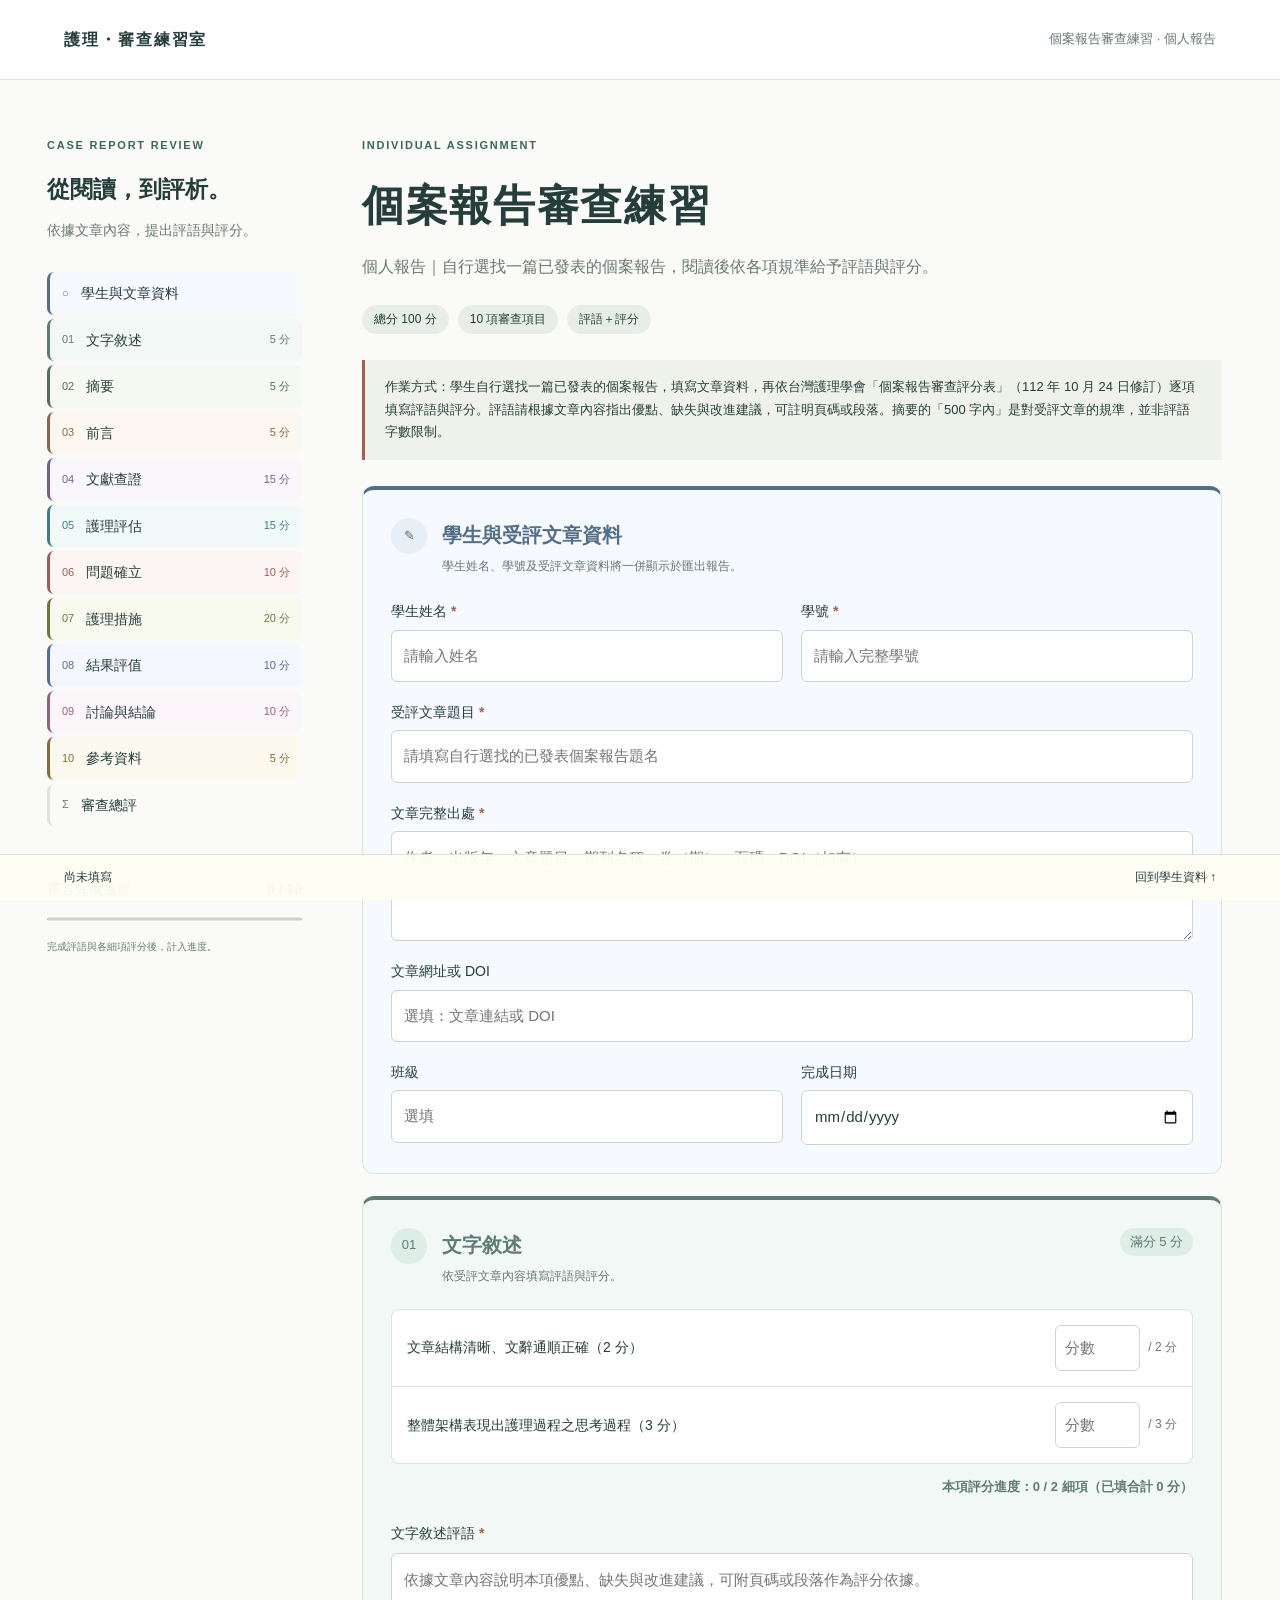
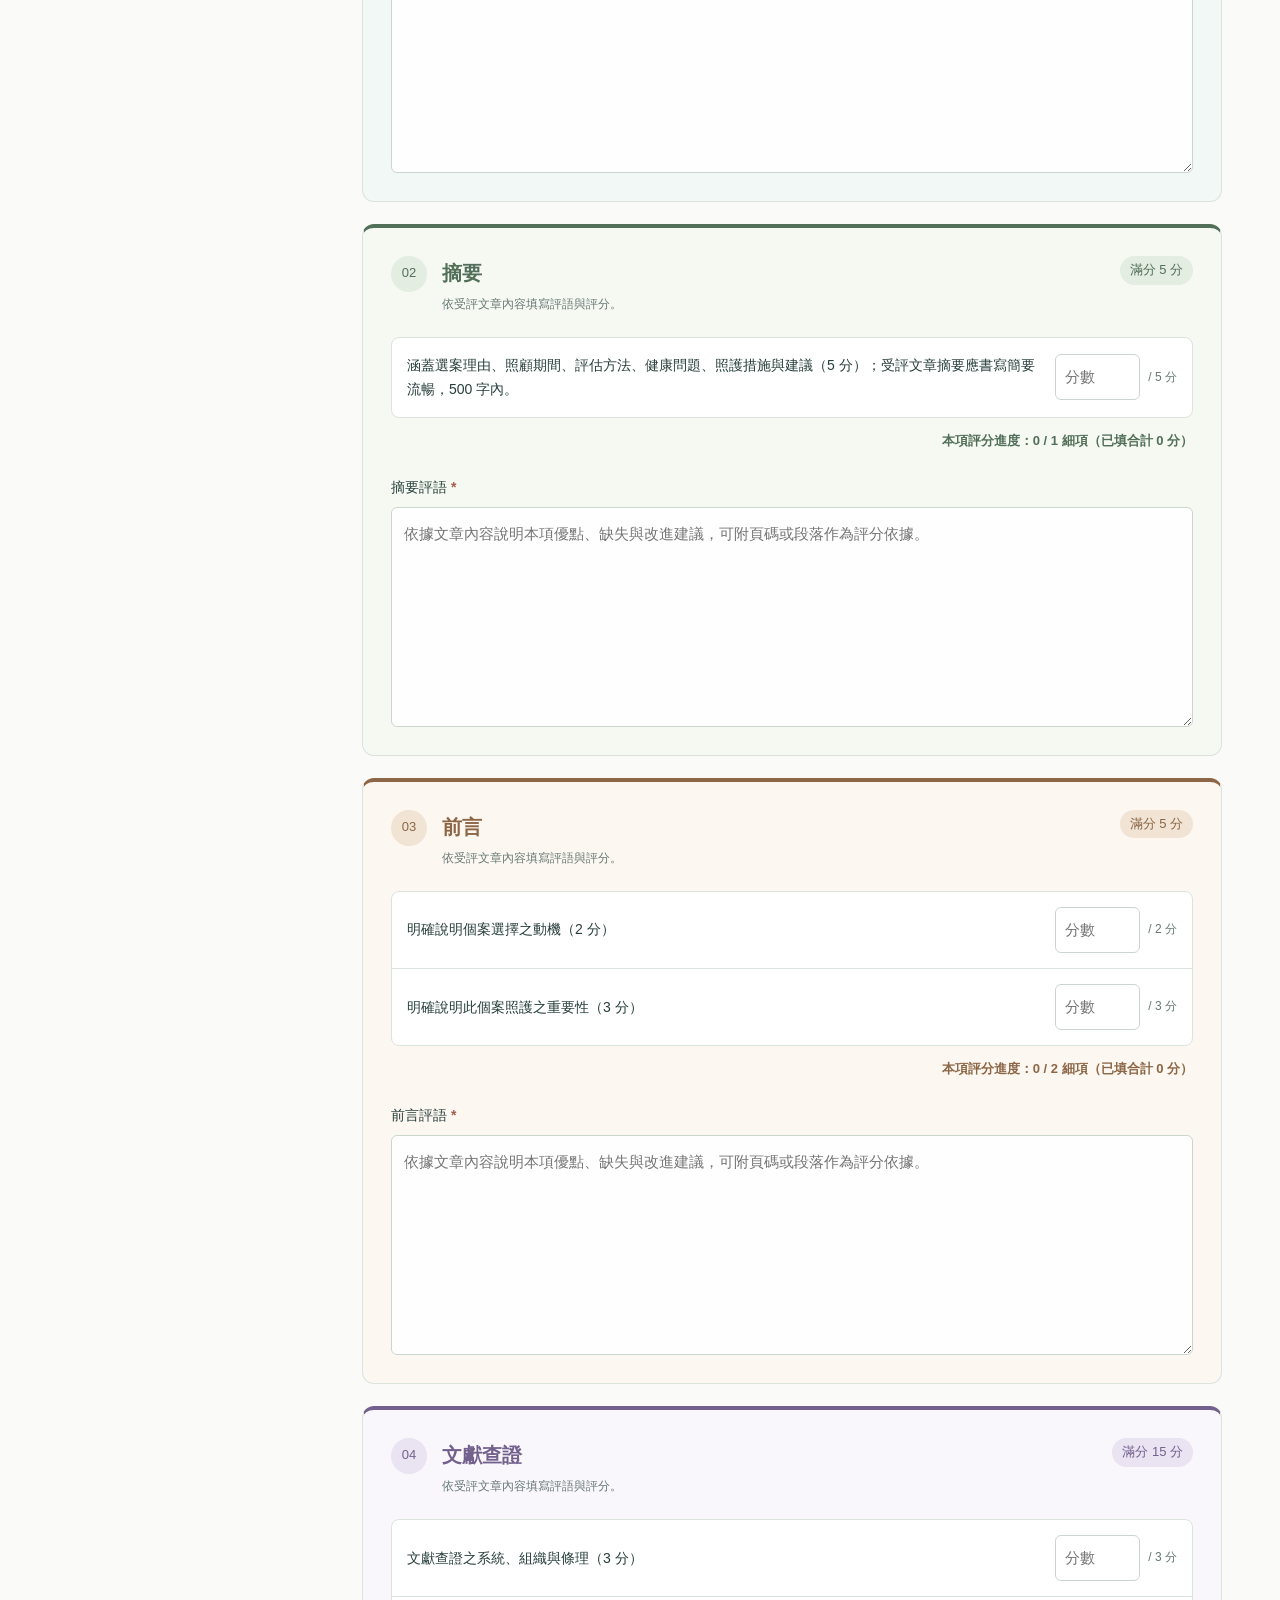
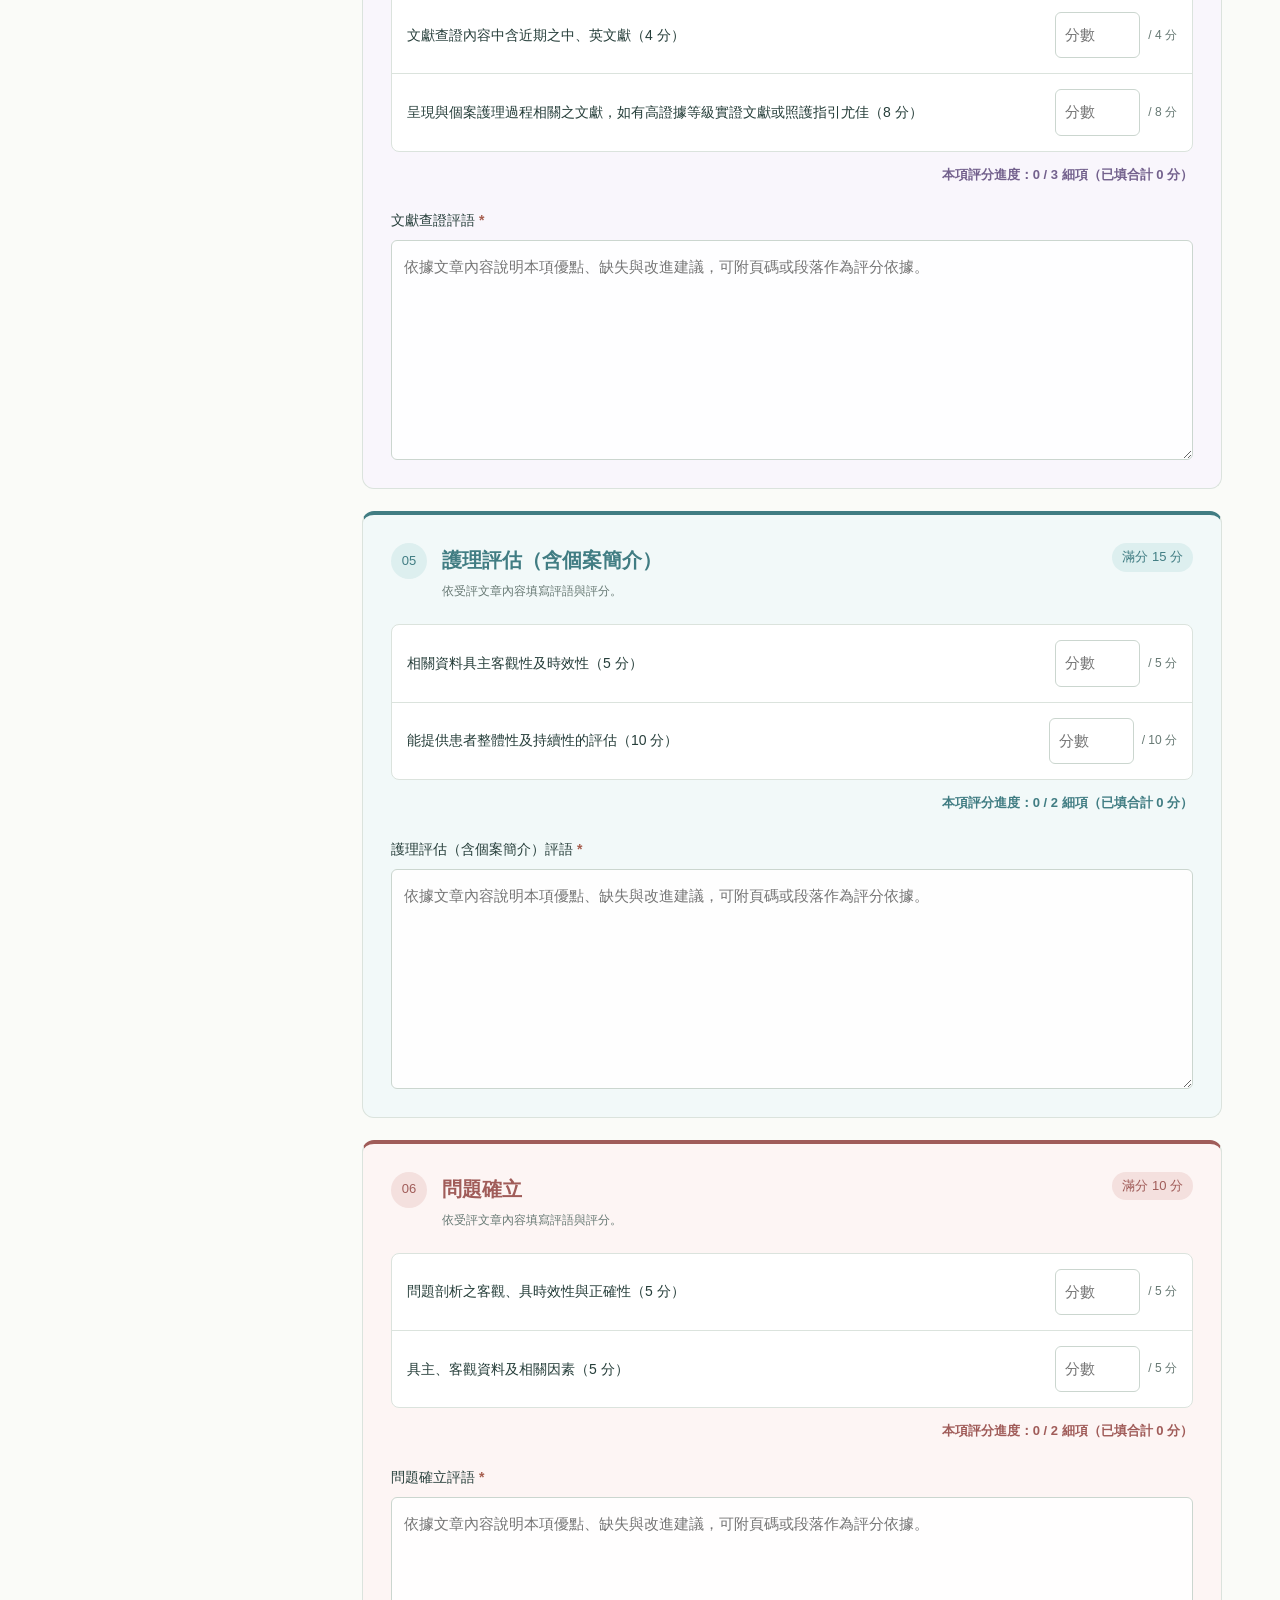
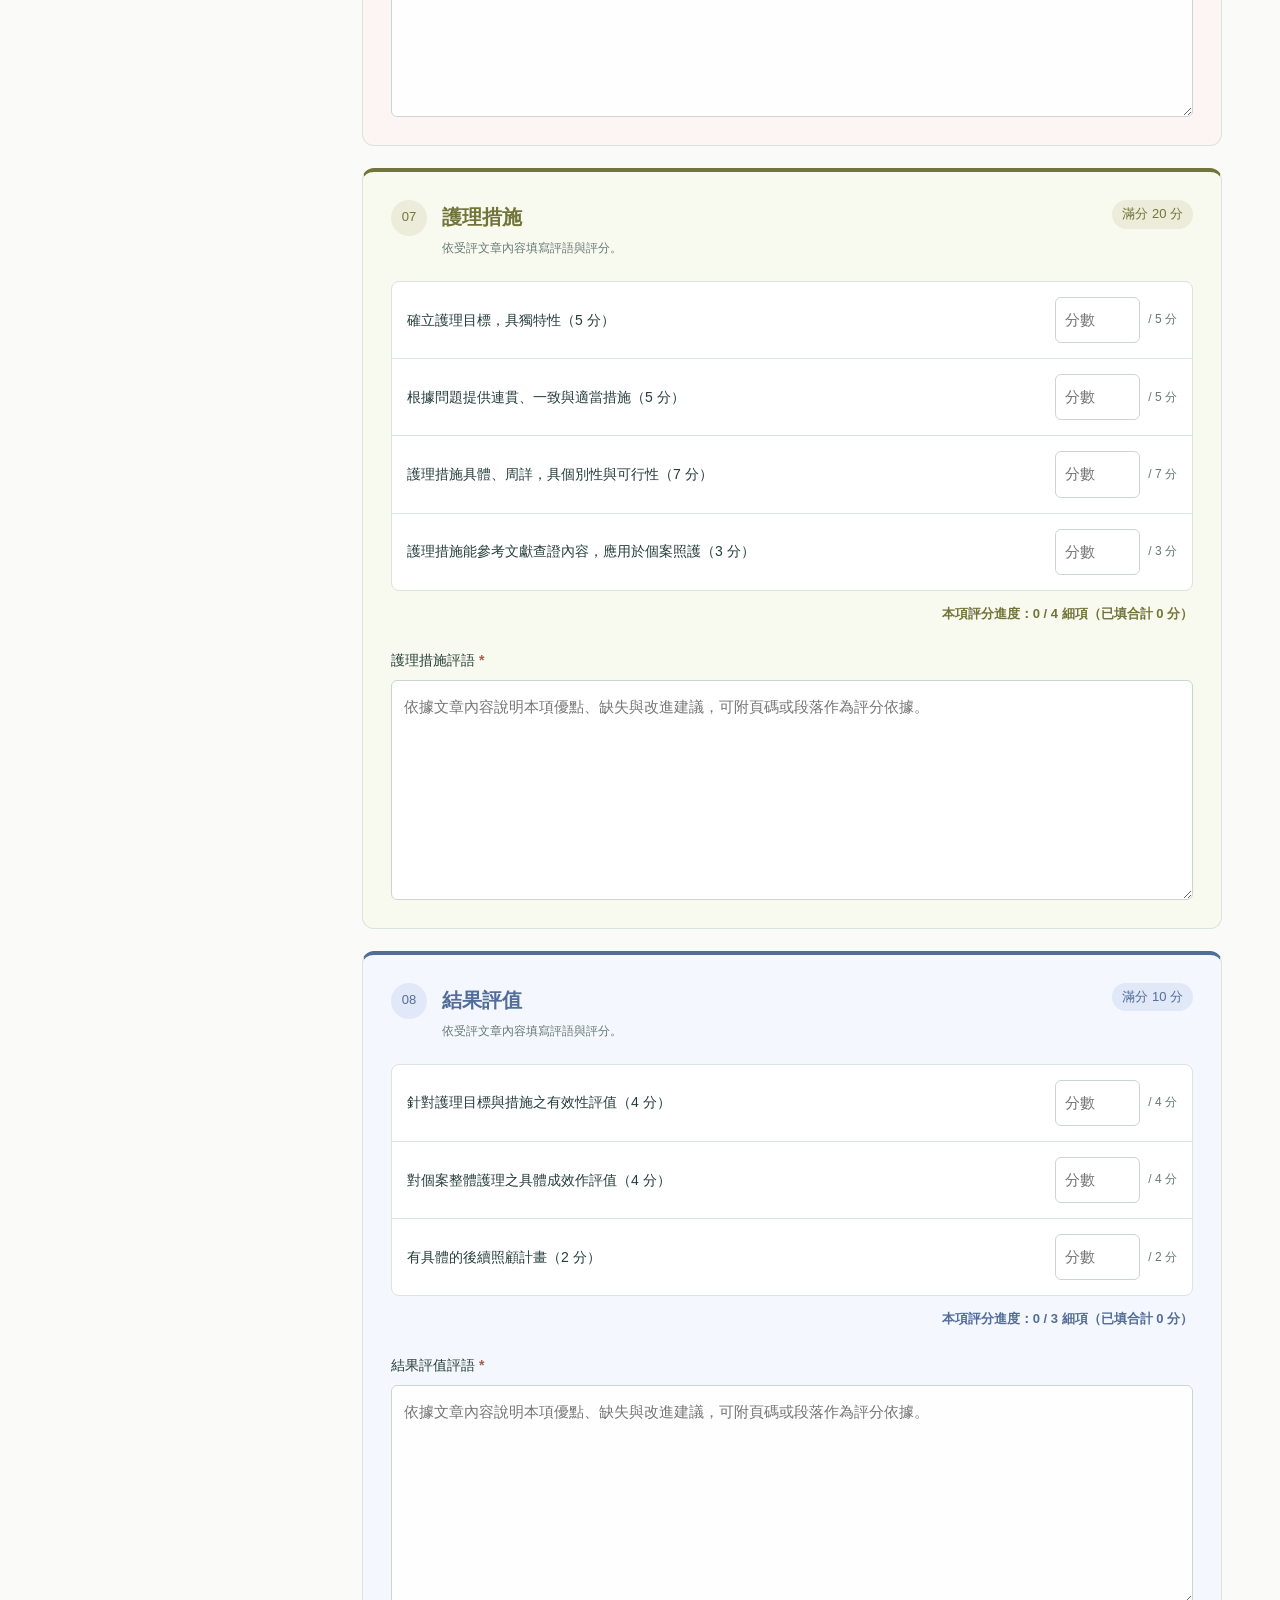
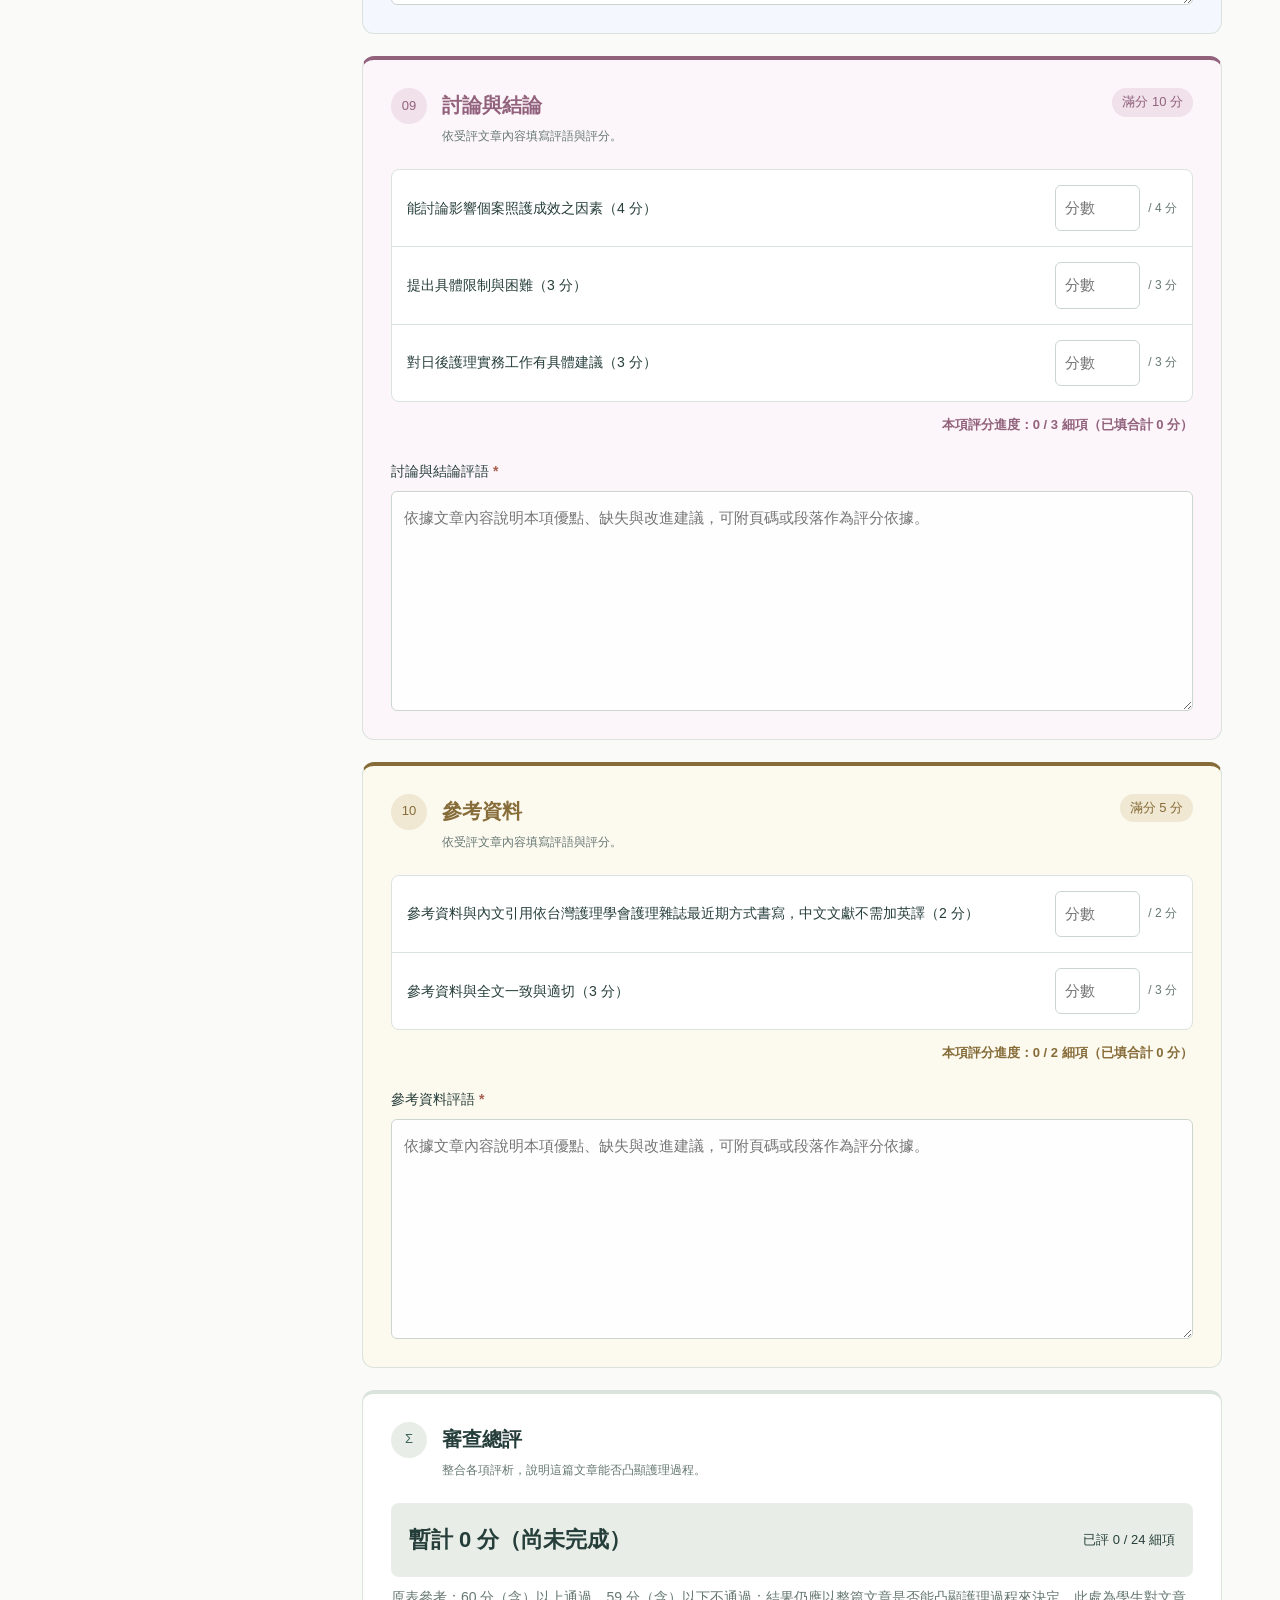
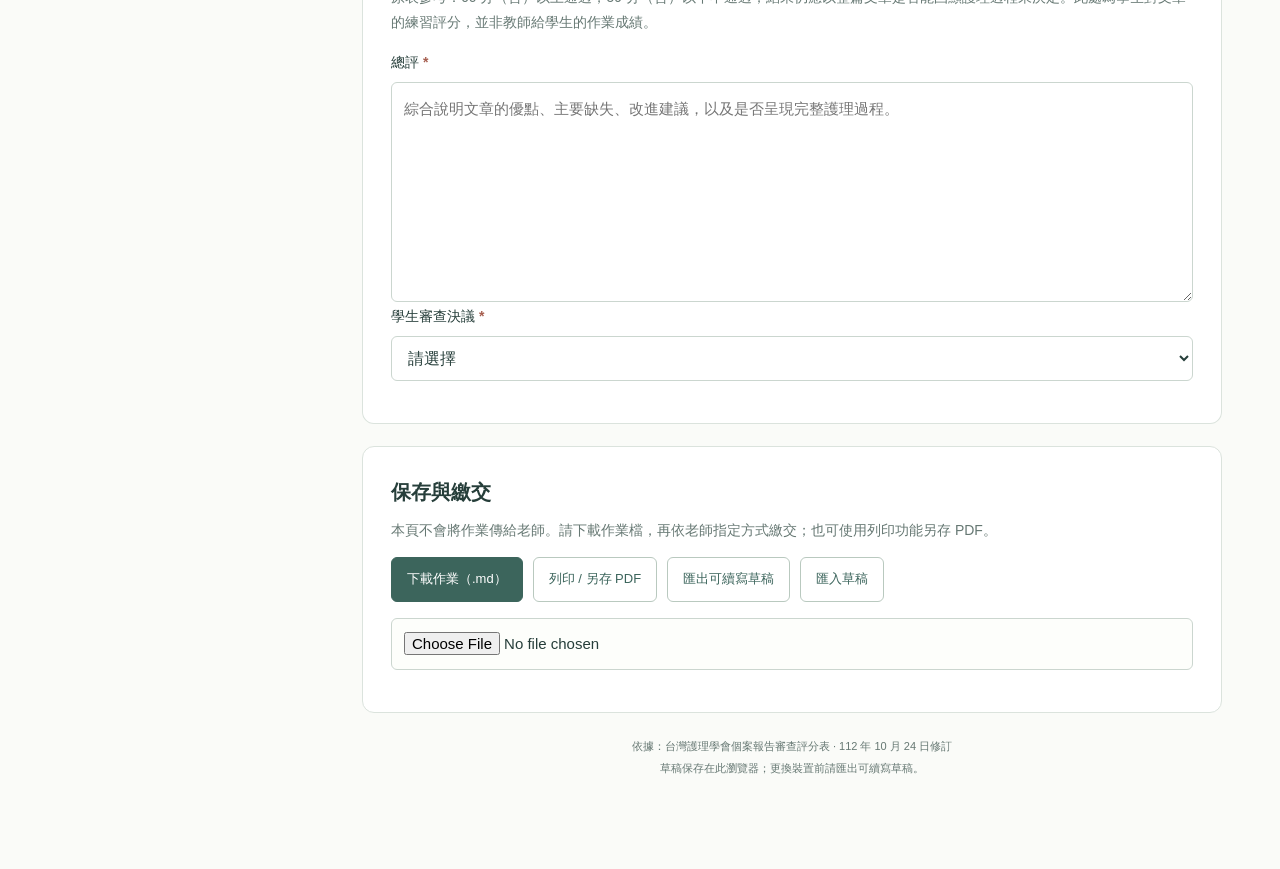
==== commit 17f54a76: "Revise assignment to published case report review with comments and scores" ====
--- a/index.html
+++ b/index.html
@@ -1,25 +1,25 @@
-<!doctype html>
-<html lang="zh-Hant">
-<head>
-  <meta charset="utf-8"><meta name="viewport" content="width=device-width,initial-scale=1">
-  <meta name="description" content="依台灣護理學會112年版評分表設計的學生個案報告個人作業。">
-  <title>個案報告｜學生個人作業</title><link rel="stylesheet" href="style.css?v=2">
-</head>
-<body>
-<header><a class="brand" href="#">護理・寫作練習室</a><span>學生個人作業 · 112 年版規準</span></header>
-<div class="layout">
-<aside aria-label="作業章節"><p class="eyebrow">YOUR CASE REPORT</p><h2>從觀察，到照護。</h2><p class="muted">循著護理過程，整理你的臨床思考。</p><nav id="nav"></nav><div class="progress-box"><label for="progress">章節填寫進度 <strong id="progressText">0 / 9</strong></label><progress id="progress" max="9" value="0"></progress><small>填寫進度僅供參考，不代表評分。</small></div></aside>
-<main>
-<div class="intro"><p class="eyebrow">INDIVIDUAL ASSIGNMENT</p><h1>我的個案報告</h1><p>記錄評估的線索，連結文獻與照護，呈現每一個判斷的依據。</p><div class="tags"><span>總分 100 分</span><span>9 個報告章節</span><span>摘要 500 字內</span></div></div>
-<div class="notice">本作業依台灣護理學會「個案報告審查評分表」112 年 10 月 24 日修訂版設計，為課堂練習工具。個案請使用代稱，勿填入可識別病人的資料。</div>
-<form id="assignment">
-<section class="card" id="identity"><div class="section-heading"><span class="number">✎</span><div><h2>學生與作業資料</h2><p>姓名、學號與題目將一併顯示於匯出作業。</p></div></div><div class="fields"><label>學生姓名 <b>*</b><input name="studentName" autocomplete="name" required placeholder="請輸入姓名" maxlength="80"></label><label>學號 <b>*</b><input name="studentId" required placeholder="請輸入完整學號" maxlength="80"></label><label class="wide">報告題目 <b>*</b><input name="reportTitle" required placeholder="為這份個案報告訂下明確的題目" maxlength="250"></label><label>班級<input name="className" placeholder="選填"></label><label>完成日期<input name="reportDate" type="date"></label></div></section>
-<div id="sections"></div>
-<section class="card" id="writing"><div class="section-heading"><span class="number">✓</span><div><h2>文字敘述與最後檢查</h2><p>文字敘述占 5 分，適用於整篇報告。</p></div></div><label class="check"><input type="checkbox" name="structure">文章結構清晰、文辭通順正確（2 分）</label><label class="check"><input type="checkbox" name="reasoning">整體架構表現出護理過程之思考過程（3 分）</label><label class="check"><input type="checkbox" name="privacy">我已確認個案使用代稱，並移除可識別病人的資料。</label><p class="muted">原表提醒：是否通過仍應以整篇文章能否凸顯護理過程決定。此頁不自動給分，勾選僅供自我檢查。</p></section>
-<section class="card handin"><h2>保存與繳交</h2><p>本頁不會將作業傳給老師。請下載作業檔，再依老師指定方式繳交；也可使用列印功能另存 PDF。</p><div class="actions"><button type="submit" class="primary">下載作業（.md）</button><button type="button" id="print">列印 / 另存 PDF</button><button type="button" id="backup">匯出可續寫草稿</button><label class="button" for="restore">匯入草稿</label><input id="restore" type="file" accept=".json,application/json" hidden></div><p id="feedback" role="status" aria-live="polite"></p></section>
-</form>
-<footer>依據：台灣護理學會個案報告審查評分表 · 112 年 10 月 24 日修訂<br>草稿保存在此瀏覽器；更換裝置前請匯出可續寫草稿。</footer>
-</main></div>
-<div class="savebar"><span id="saveStatus" role="status">尚未填寫</span><a href="#identity">回到學生資料 ↑</a></div>
-<script src="app.js"></script>
-</body></html>
+<!doctype html>
+<html lang="zh-Hant">
+<head>
+  <meta charset="utf-8"><meta name="viewport" content="width=device-width,initial-scale=1">
+  <meta name="description" content="學生自行選找一篇已發表個案報告，依112年版審查評分表填寫評語及評分。">
+  <title>個案報告審查練習（個人報告）</title><link rel="stylesheet" href="style.css?v=3">
+</head>
+<body>
+<header><a class="brand" href="#">護理・審查練習室</a><span>個案報告審查練習 · 個人報告</span></header>
+<div class="layout">
+<aside aria-label="作業章節"><p class="eyebrow">CASE REPORT REVIEW</p><h2>從閱讀，到評析。</h2><p class="muted">依據文章內容，提出評語與評分。</p><nav id="nav"></nav><div class="progress-box"><label for="progress">審查完成進度 <strong id="progressText">0 / 10</strong></label><progress id="progress" max="10" value="0"></progress><small>完成評語與各細項評分後，計入進度。</small></div></aside>
+<main>
+<div class="intro"><p class="eyebrow">INDIVIDUAL ASSIGNMENT</p><h1>個案報告審查練習</h1><p>個人報告｜自行選找一篇已發表的個案報告，閱讀後依各項規準給予評語與評分。</p><div class="tags"><span>總分 100 分</span><span>10 項審查項目</span><span>評語＋評分</span></div></div>
+<div class="notice">作業方式：學生自行選找一篇已發表的個案報告，填寫文章資料，再依台灣護理學會「個案報告審查評分表」（112 年 10 月 24 日修訂）逐項填寫評語與評分。評語請根據文章內容指出優點、缺失與改進建議，可註明頁碼或段落。摘要的「500 字內」是對受評文章的規準，並非評語字數限制。</div>
+<form id="assignment">
+<section class="card" id="identity"><div class="section-heading"><span class="number">✎</span><div><h2>學生與受評文章資料</h2><p>學生姓名、學號及受評文章資料將一併顯示於匯出報告。</p></div></div><div class="fields"><label>學生姓名 <b>*</b><input name="studentName" autocomplete="name" required placeholder="請輸入姓名" maxlength="80"></label><label>學號 <b>*</b><input name="studentId" required placeholder="請輸入完整學號" maxlength="80"></label><label class="wide">受評文章題目 <b>*</b><input name="reportTitle" required placeholder="請填寫自行選找的已發表個案報告題名" maxlength="250"></label><label class="wide">文章完整出處 <b>*</b><textarea name="articleCitation" required placeholder="作者、出版年、文章題目、期刊名稱、卷（期）、頁碼、DOI（如有）"></textarea></label><label class="wide">文章網址或 DOI<input name="articleUrl" placeholder="選填：文章連結或 DOI"></label><label>班級<input name="className" placeholder="選填"></label><label>完成日期<input name="reportDate" type="date"></label></div></section>
+<div id="sections"></div>
+<section class="card" id="summary"><div class="section-heading"><span class="number">Σ</span><div><h2>審查總評</h2><p>整合各項評析，說明這篇文章能否凸顯護理過程。</p></div></div><div class="score-summary"><strong id="totalScore">尚未完成評分</strong><span id="scoreProgress">已評 0 / 24 細項</span></div><p class="muted">原表參考：60 分（含）以上通過，59 分（含）以下不通過；結果仍應以整篇文章是否能凸顯護理過程來決定。此處為學生對文章的練習評分，並非教師給學生的作業成績。</p><label for="overallComment">總評 <b>*</b></label><textarea name="overallComment" id="overallComment" required placeholder="綜合說明文章的優點、主要缺失、改進建議，以及是否呈現完整護理過程。"></textarea><div class="print-text" id="print-overallComment"></div><label for="decision">學生審查決議 <b>*</b></label><select name="decision" id="decision" required><option value="">請選擇</option><option value="通過">通過</option><option value="不通過">不通過</option></select><p id="decisionNote" role="status"></p></section>
+<section class="card handin"><h2>保存與繳交</h2><p>本頁不會將作業傳給老師。請下載作業檔，再依老師指定方式繳交；也可使用列印功能另存 PDF。</p><div class="actions"><button type="submit" class="primary">下載作業（.md）</button><button type="button" id="print">列印 / 另存 PDF</button><button type="button" id="backup">匯出可續寫草稿</button><label class="button" for="restore">匯入草稿</label><input id="restore" type="file" accept=".json,application/json" hidden></div><p id="feedback" role="status" aria-live="polite"></p></section>
+</form>
+<footer>依據：台灣護理學會個案報告審查評分表 · 112 年 10 月 24 日修訂<br>草稿保存在此瀏覽器；更換裝置前請匯出可續寫草稿。</footer>
+</main></div>
+<div class="savebar"><span id="saveStatus" role="status">尚未填寫</span><a href="#identity">回到學生資料 ↑</a></div>
+<script src="app.js?v=3"></script>
+</body></html>
--- a/style.css
+++ b/style.css
@@ -22,3 +22,13 @@
 nav a:hover,nav a:focus-visible{background:var(--section-soft,var(--accent))}
 nav a span,nav a em{color:var(--section-color,var(--muted))}
 }
+/* Review exercise fields and score summary. */
+select{display:block;width:100%;border:1px solid #cbd6cf;border-radius:6px;background:white;padding:12px;font:inherit;color:var(--ink);margin-top:6px}
+#identity textarea{min-height:110px}
+.criteria-list{border-radius:8px;overflow:hidden;background:white;border:1px solid var(--line)}
+.criterion{display:flex;align-items:center;justify-content:space-between;gap:20px;padding:15px;border-bottom:1px solid var(--line)}
+.criterion:last-child{border-bottom:0}.criterion>label{flex:1;font-size:14px}.score-input{display:flex;align-items:center;gap:8px;flex-shrink:0}.score-input input{width:85px!important;margin:0!important;padding:9px!important}.score-input span{font-size:12px;white-space:nowrap;color:var(--muted)}
+.subtotal{text-align:right;font-size:13px;color:var(--section-color,var(--green));font-weight:bold;margin:12px 0 20px}
+.score-summary{display:flex;justify-content:space-between;align-items:center;gap:12px;background:var(--accent);padding:18px;border-radius:8px}.score-summary strong{font-size:22px}.score-summary span{font-size:13px}#decisionNote{font-size:13px;color:#8c6646}
+@media(max-width:720px){h1{font-size:30px}.criterion{flex-wrap:wrap;gap:10px}.criterion>label{flex-basis:100%}.score-input{margin-left:auto}.score-summary{align-items:flex-start;flex-direction:column}}
+@media print{#identity:before{content:'個案報告審查練習（個人報告）'}.criteria-list{border:1px solid #bbb}.criterion{padding:6px 10px;break-inside:avoid}.score-input input{width:40px!important}.score-summary{background:white;border:1px solid #bbb}.card{break-before:auto}.section-heading{break-after:avoid}#identity textarea{display:block;min-height:100px;border:0;padding:0}select{border:0;padding:0}.subtotal{color:black}}
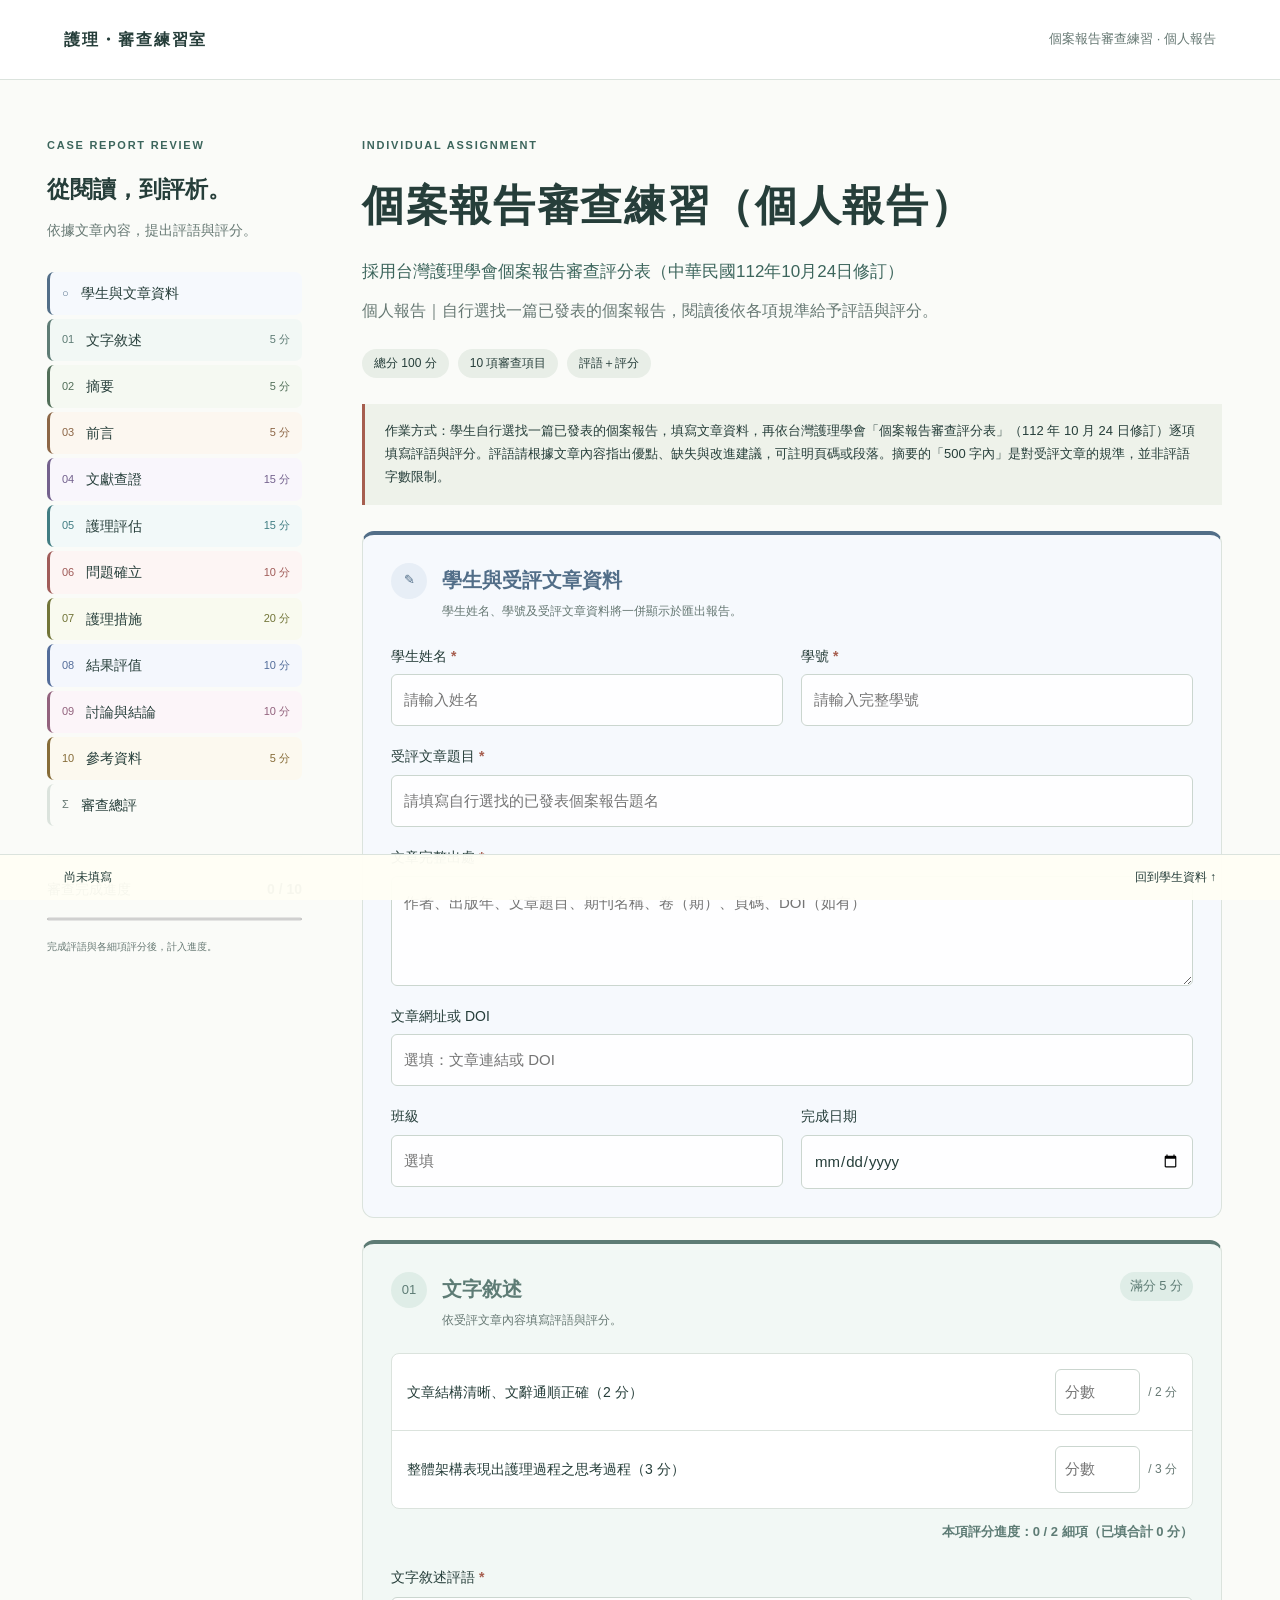
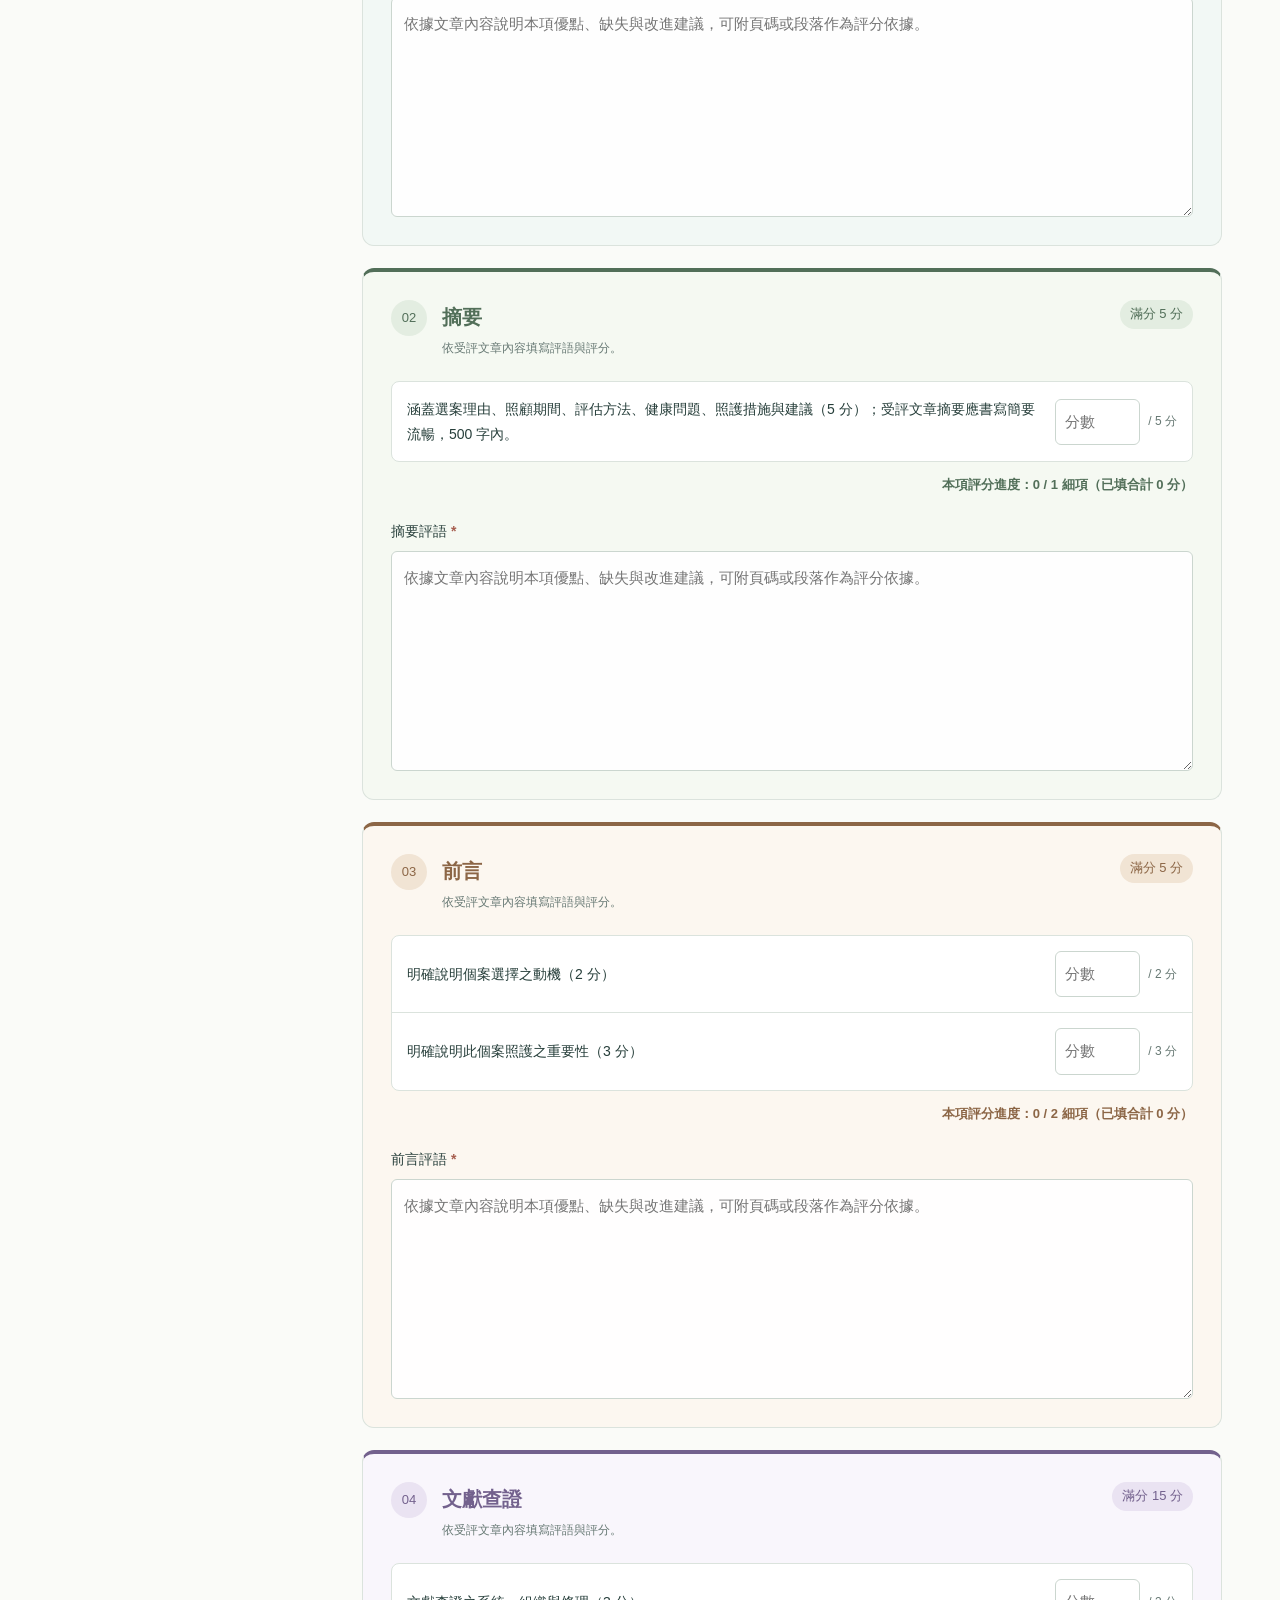
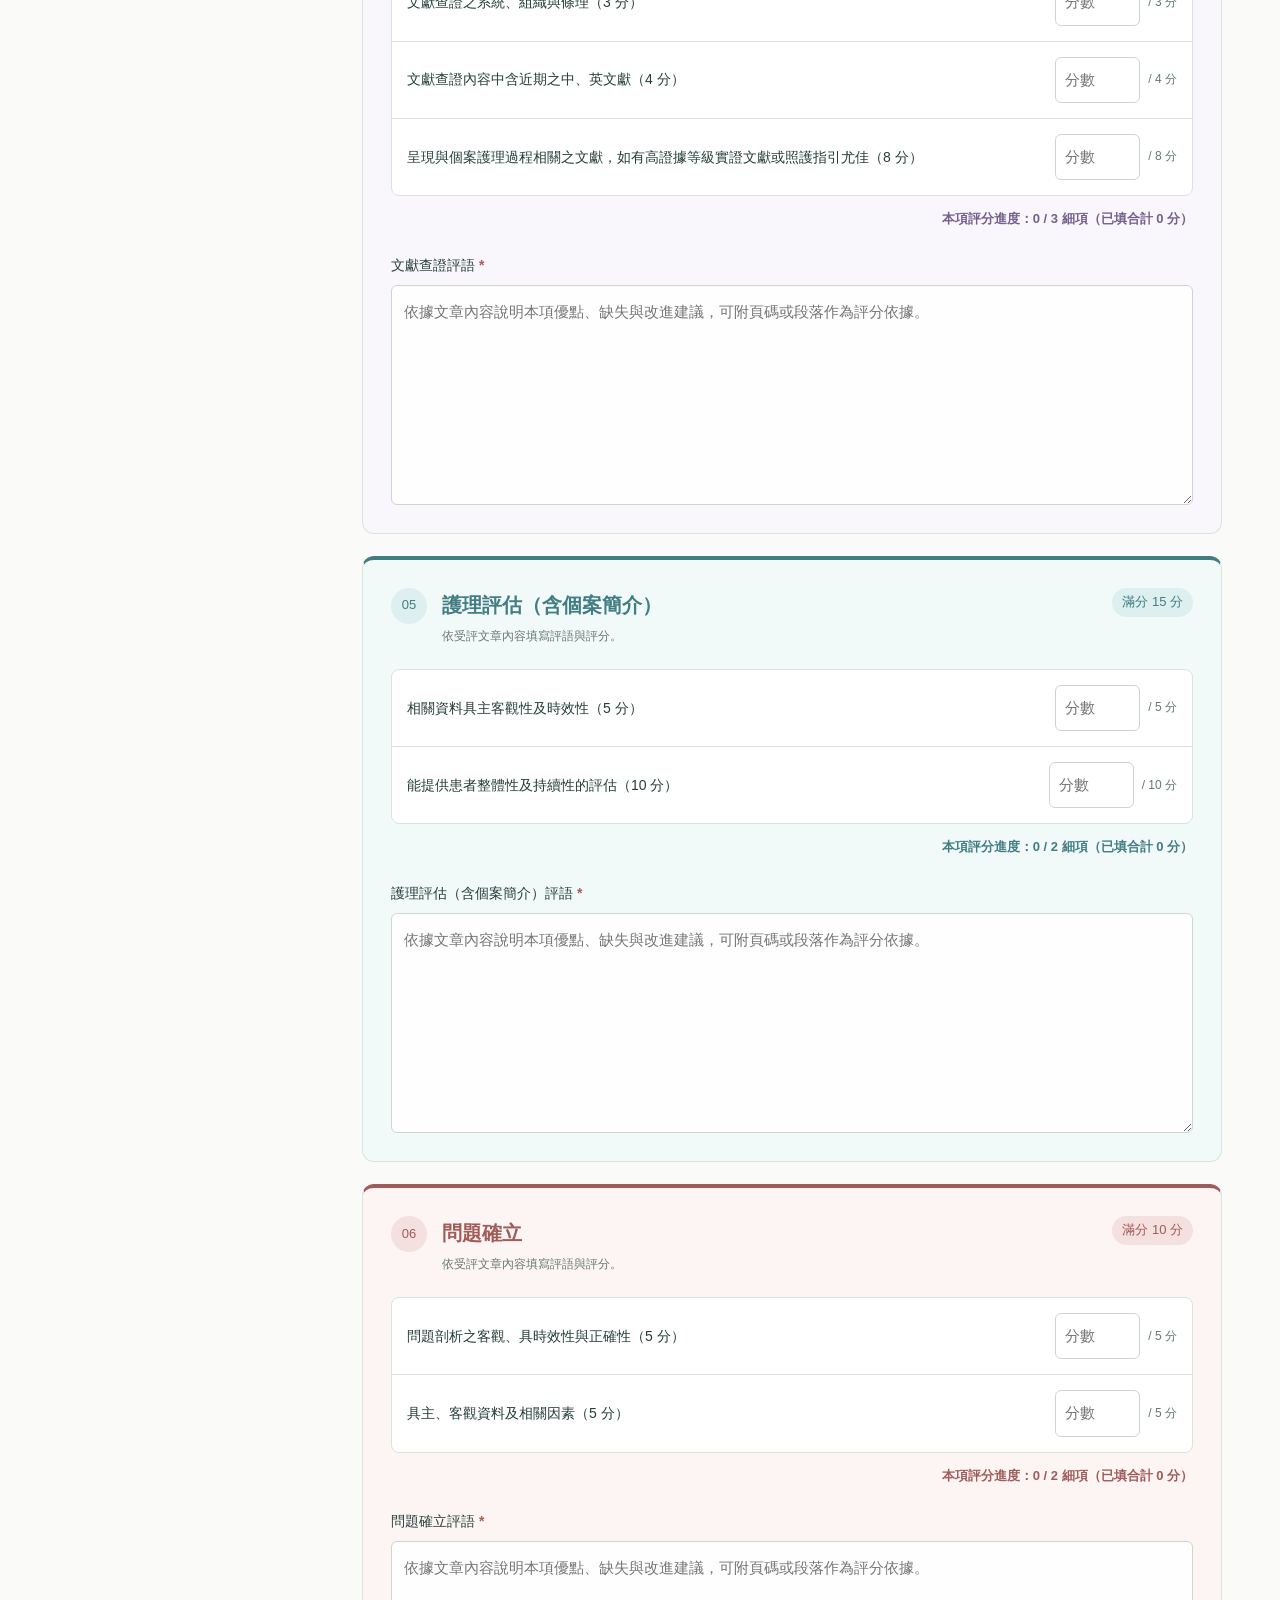
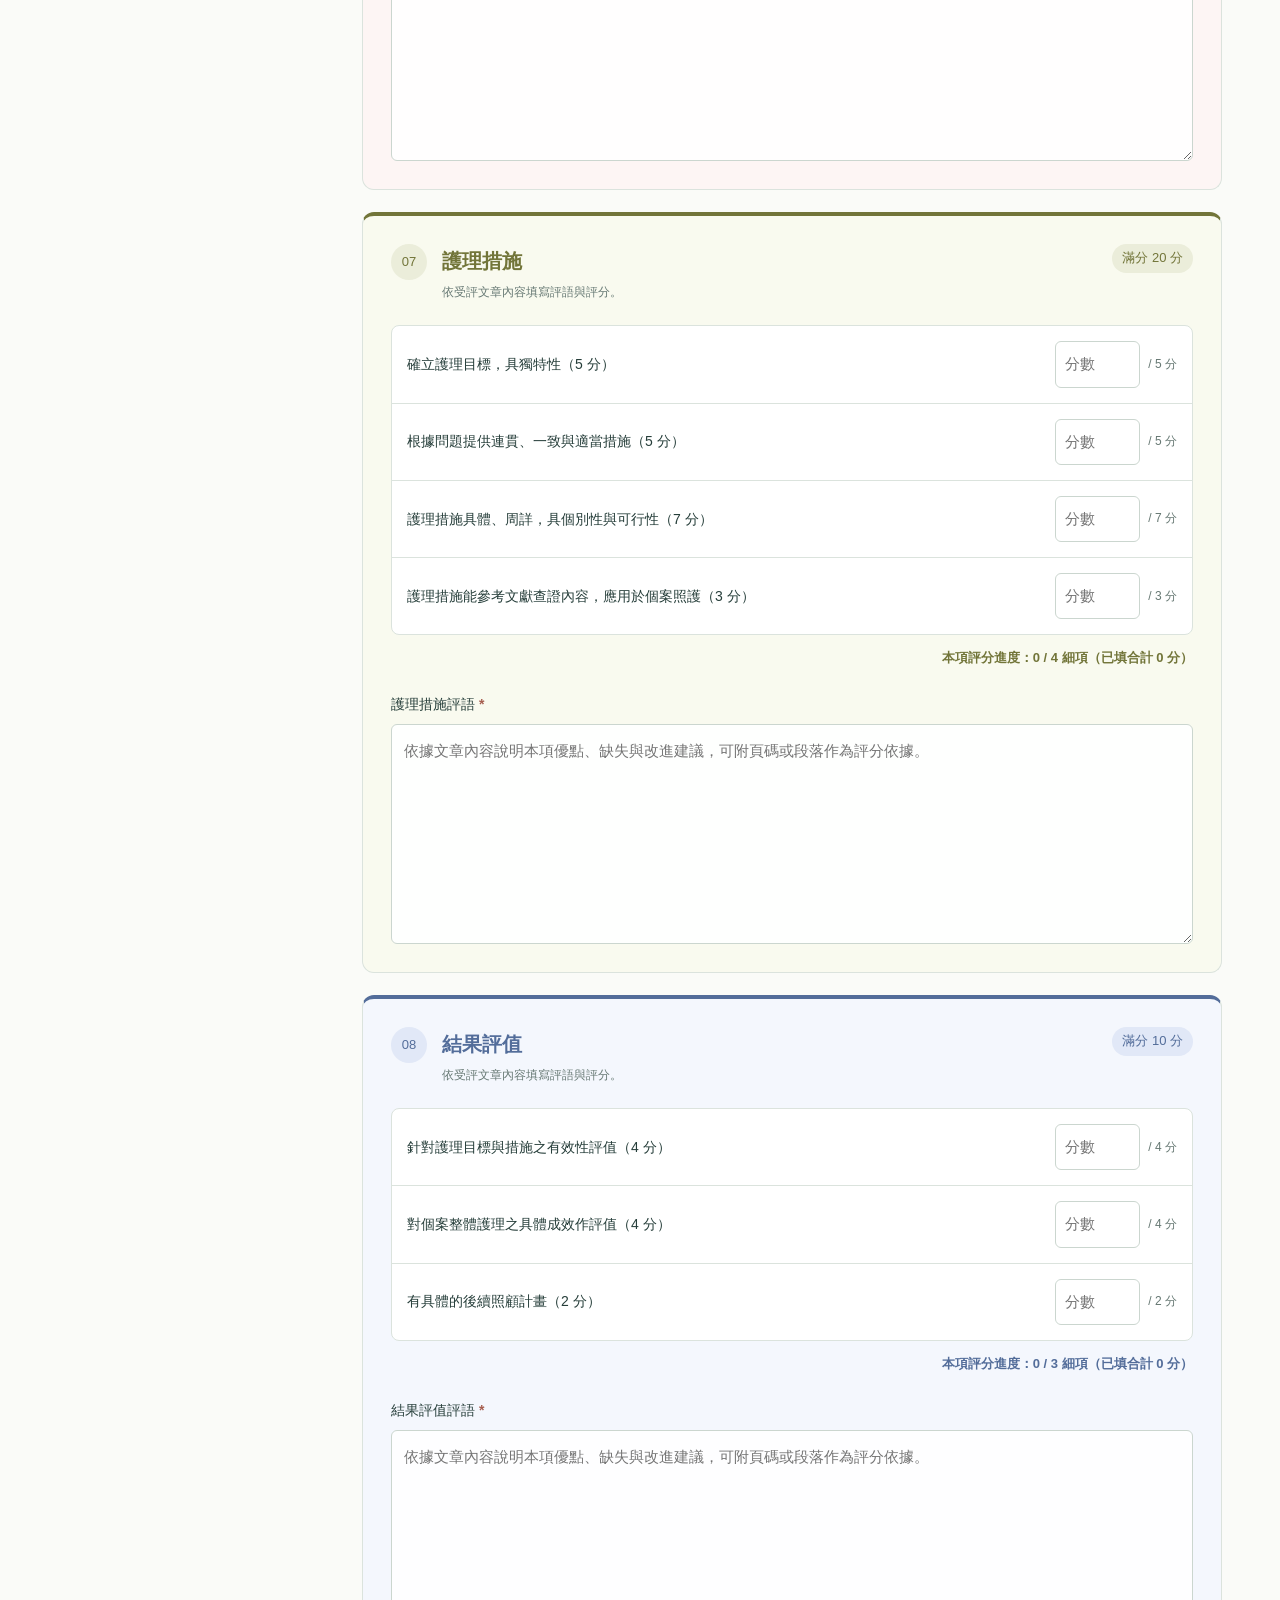
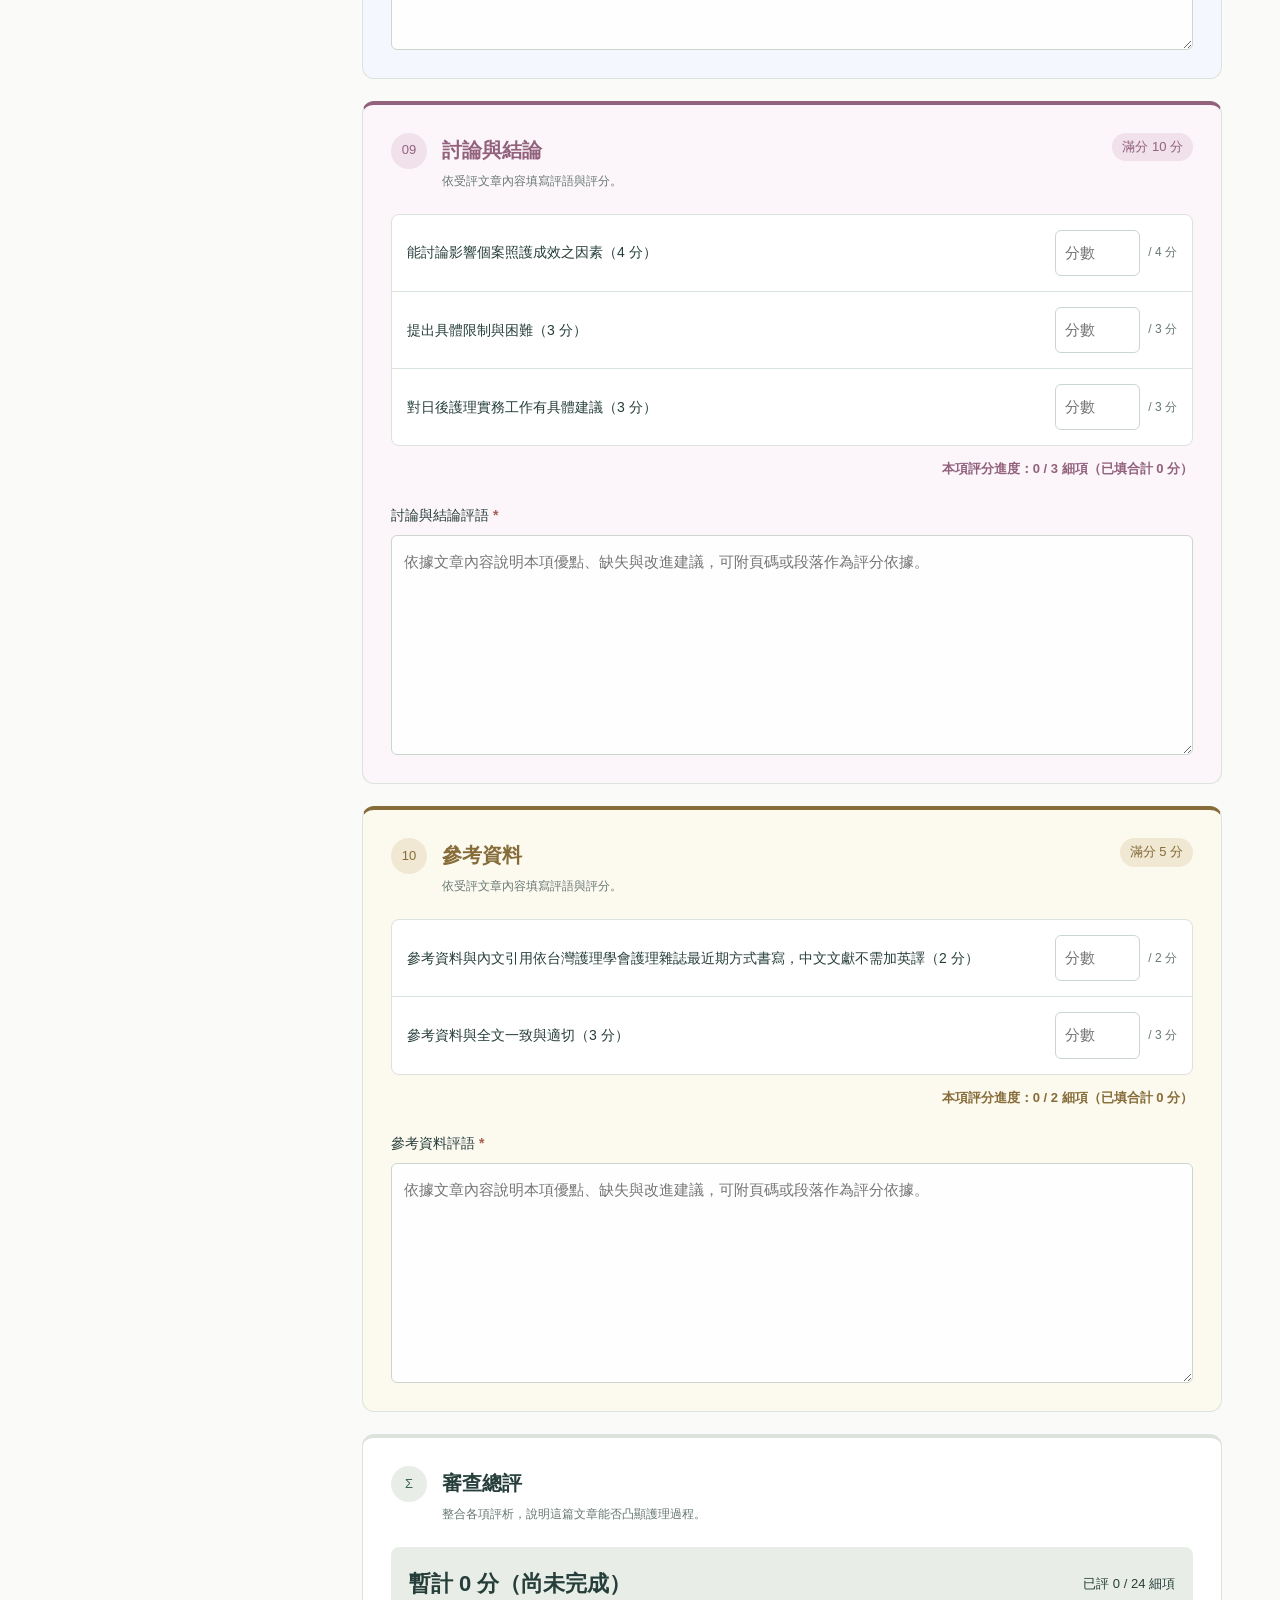
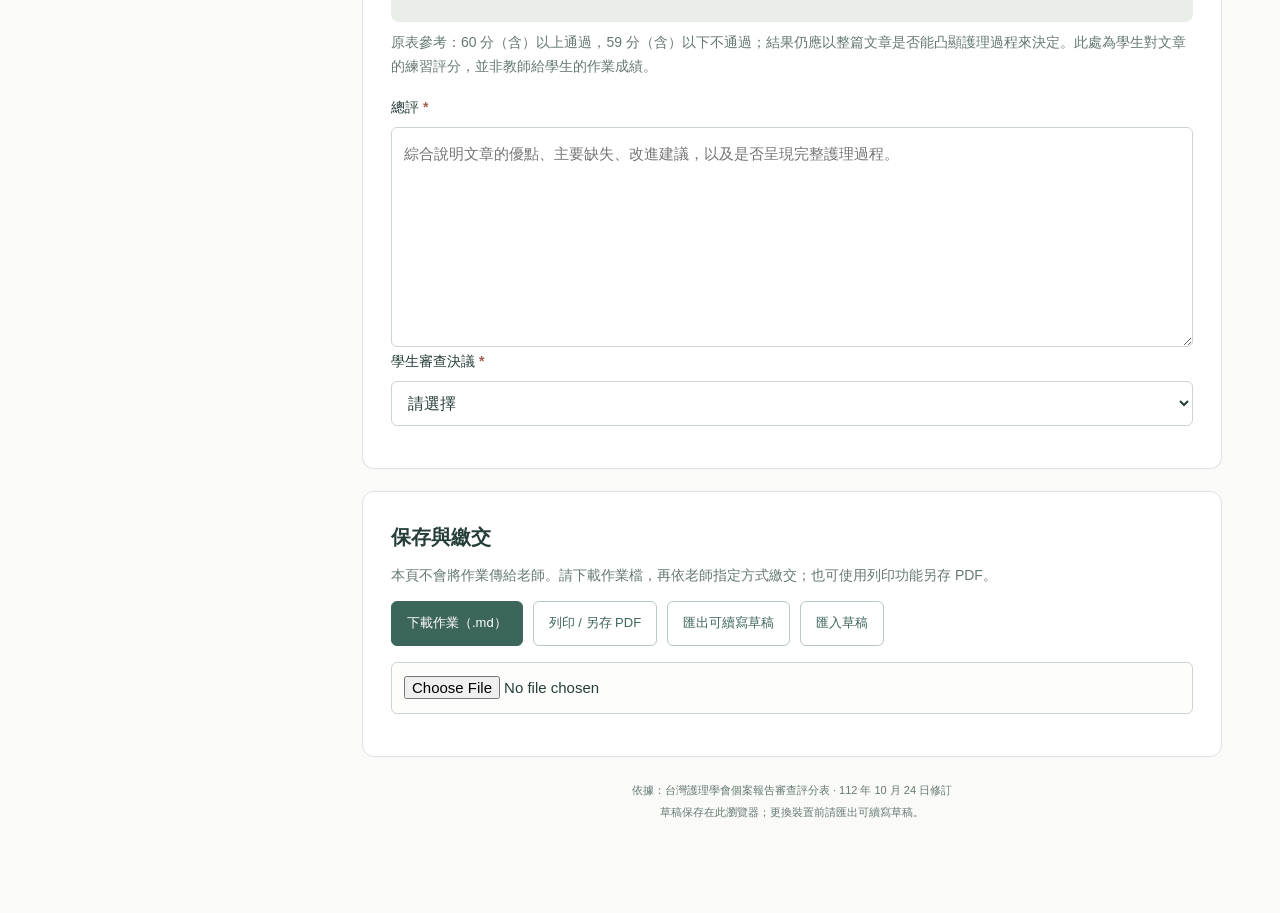
==== commit 1133b1a1: "Add full rubric source and revision date to title" ====
--- a/index.html
+++ b/index.html
@@ -3,14 +3,14 @@
 <head>
   <meta charset="utf-8"><meta name="viewport" content="width=device-width,initial-scale=1">
   <meta name="description" content="學生自行選找一篇已發表個案報告，依112年版審查評分表填寫評語及評分。">
-  <title>個案報告審查練習（個人報告）</title><link rel="stylesheet" href="style.css?v=3">
+  <title>個案報告審查練習（個人報告）｜採用台灣護理學會個案報告審查評分表（中華民國112年10月24日修訂）</title><link rel="stylesheet" href="style.css?v=4">
 </head>
 <body>
 <header><a class="brand" href="#">護理・審查練習室</a><span>個案報告審查練習 · 個人報告</span></header>
 <div class="layout">
 <aside aria-label="作業章節"><p class="eyebrow">CASE REPORT REVIEW</p><h2>從閱讀，到評析。</h2><p class="muted">依據文章內容，提出評語與評分。</p><nav id="nav"></nav><div class="progress-box"><label for="progress">審查完成進度 <strong id="progressText">0 / 10</strong></label><progress id="progress" max="10" value="0"></progress><small>完成評語與各細項評分後，計入進度。</small></div></aside>
 <main>
-<div class="intro"><p class="eyebrow">INDIVIDUAL ASSIGNMENT</p><h1>個案報告審查練習</h1><p>個人報告｜自行選找一篇已發表的個案報告，閱讀後依各項規準給予評語與評分。</p><div class="tags"><span>總分 100 分</span><span>10 項審查項目</span><span>評語＋評分</span></div></div>
+<div class="intro"><p class="eyebrow">INDIVIDUAL ASSIGNMENT</p><h1>個案報告審查練習（個人報告）<span class="title-source">採用台灣護理學會個案報告審查評分表（中華民國112年10月24日修訂）</span></h1><p>個人報告｜自行選找一篇已發表的個案報告，閱讀後依各項規準給予評語與評分。</p><div class="tags"><span>總分 100 分</span><span>10 項審查項目</span><span>評語＋評分</span></div></div>
 <div class="notice">作業方式：學生自行選找一篇已發表的個案報告，填寫文章資料，再依台灣護理學會「個案報告審查評分表」（112 年 10 月 24 日修訂）逐項填寫評語與評分。評語請根據文章內容指出優點、缺失與改進建議，可註明頁碼或段落。摘要的「500 字內」是對受評文章的規準，並非評語字數限制。</div>
 <form id="assignment">
 <section class="card" id="identity"><div class="section-heading"><span class="number">✎</span><div><h2>學生與受評文章資料</h2><p>學生姓名、學號及受評文章資料將一併顯示於匯出報告。</p></div></div><div class="fields"><label>學生姓名 <b>*</b><input name="studentName" autocomplete="name" required placeholder="請輸入姓名" maxlength="80"></label><label>學號 <b>*</b><input name="studentId" required placeholder="請輸入完整學號" maxlength="80"></label><label class="wide">受評文章題目 <b>*</b><input name="reportTitle" required placeholder="請填寫自行選找的已發表個案報告題名" maxlength="250"></label><label class="wide">文章完整出處 <b>*</b><textarea name="articleCitation" required placeholder="作者、出版年、文章題目、期刊名稱、卷（期）、頁碼、DOI（如有）"></textarea></label><label class="wide">文章網址或 DOI<input name="articleUrl" placeholder="選填：文章連結或 DOI"></label><label>班級<input name="className" placeholder="選填"></label><label>完成日期<input name="reportDate" type="date"></label></div></section>
@@ -21,5 +21,5 @@
 <footer>依據：台灣護理學會個案報告審查評分表 · 112 年 10 月 24 日修訂<br>草稿保存在此瀏覽器；更換裝置前請匯出可續寫草稿。</footer>
 </main></div>
 <div class="savebar"><span id="saveStatus" role="status">尚未填寫</span><a href="#identity">回到學生資料 ↑</a></div>
-<script src="app.js?v=3"></script>
+<script src="app.js?v=4"></script>
 </body></html>
--- a/style.css
+++ b/style.css
@@ -1,34 +1,37 @@
-:root{--ink:#263e3a;--muted:#667873;--green:#3c655c;--line:#dbe3dd;--paper:#fafbf8;--accent:#e8eee7}*{box-sizing:border-box}html{scroll-behavior:smooth;scroll-padding-top:30px}body{margin:0;background:var(--paper);color:var(--ink);font:16px/1.75 "Microsoft JhengHei","Noto Sans TC",sans-serif}header{height:80px;padding:0 5%;display:flex;align-items:center;justify-content:space-between;border-bottom:1px solid var(--line);background:white}header span{font-size:13px;color:var(--muted)}a{color:inherit}.brand{text-decoration:none;font-weight:700;letter-spacing:.12em}.layout{display:grid;grid-template-columns:255px minmax(0,860px);gap:60px;max-width:1250px;margin:0 auto;padding:48px 32px 90px}aside{position:sticky;top:30px;align-self:start}aside h2{font-size:23px;margin:8px 0}.eyebrow{font-size:11px;letter-spacing:.16em;color:var(--green);font-weight:bold}.muted{color:var(--muted);font-size:14px}nav{display:grid;gap:4px;margin:30px 0}nav a{display:flex;gap:12px;align-items:center;text-decoration:none;font-size:14px;padding:9px 12px;border-radius:7px}nav a:hover,nav a:focus-visible{background:var(--accent)}nav a span{font-size:11px;color:var(--muted)}nav a em{font-size:11px;font-style:normal;margin-left:auto;color:var(--muted)}.progress-box{border-top:1px solid var(--line);padding-top:20px;font-size:12px}.progress-box strong{float:right}progress{display:block;width:100%;height:6px;margin:14px 0;accent-color:var(--green)}small{color:var(--muted)}h1{font-size:42px;letter-spacing:.04em;margin:8px 0 10px;font-weight:600}h2{font-size:20px;margin:0}p{margin:8px 0 14px}.intro>p:not(.eyebrow){color:var(--muted)}.tags{display:flex;gap:9px;flex-wrap:wrap;margin:24px 0}.tags span{padding:4px 12px;background:var(--accent);font-size:12px;border-radius:30px}.notice{border-left:3px solid #a5b9a7;background:#eef2ea;padding:16px 20px;font-size:13px;margin:26px 0}.card{background:white;border:1px solid var(--line);border-radius:12px;padding:28px;margin:22px 0;scroll-margin-top:25px}.section-heading{display:flex;gap:15px;margin-bottom:22px;align-items:flex-start}.section-heading p{font-size:12px;color:var(--muted);margin:3px 0 0}.number{background:var(--accent);width:36px;height:36px;display:grid;place-items:center;border-radius:50%;font-size:13px;flex-shrink:0}.points{margin-left:auto;white-space:nowrap;color:var(--green);font-size:13px;background:#f1f5f0;border-radius:20px;padding:3px 10px}.fields{display:grid;grid-template-columns:1fr 1fr;gap:18px}.wide{grid-column:1/-1}label{font-size:14px}b{color:#a65e4f}input:not([type=checkbox]),textarea{display:block;width:100%;border:1px solid #cbd6cf;background:#fdfefb;border-radius:6px;padding:12px;color:var(--ink);font:inherit;font-size:15px;margin-top:6px}textarea{min-height:220px;resize:vertical;line-height:1.9}input:focus,textarea:focus{outline:2px solid #8ba89b;outline-offset:2px}details{background:#f7f9f5;padding:12px 15px;border-radius:7px;font-size:13px;margin-bottom:18px}summary{cursor:pointer;color:var(--green)}ul{padding-left:22px;margin:10px 0 2px}li{margin-bottom:7px}.count{text-align:right;color:var(--muted);font-size:12px;margin-top:5px}.over{color:#b04036}.check{display:flex;gap:10px;margin:12px 0;align-items:baseline}input[type=checkbox]{accent-color:var(--green)}.actions{display:flex;gap:10px;flex-wrap:wrap}button,.button{display:inline-block;cursor:pointer;border:1px solid #b9c9bf;border-radius:6px;padding:10px 15px;background:white;color:var(--green);font:inherit;font-size:13px}button:hover,.button:hover{background:var(--accent)}button:focus-visible,.button:focus-visible,a:focus-visible{outline:2px solid var(--green);outline-offset:3px}.primary{background:var(--green);color:white;border-color:var(--green)}.primary:hover{background:#2d5149}.handin>p{font-size:14px;color:var(--muted)}#feedback{color:var(--green);font-size:14px}footer{text-align:center;font-size:11px;color:var(--muted);line-height:2}.savebar{position:fixed;bottom:0;left:0;right:0;background:#fffef5f5;border-top:1px solid var(--line);padding:12px 5%;display:flex;justify-content:space-between;font-size:12px;z-index:5}.savebar a{text-decoration:none}body:has(textarea:invalid) .notice{border-color:#a65e4f}@media(max-width:950px){.layout{grid-template-columns:200px minmax(0,1fr);gap:25px;padding:30px 20px 90px}.card{padding:22px}h1{font-size:34px}}@media(max-width:720px){header{height:auto;min-height:70px;padding:14px 20px;gap:10px;flex-wrap:wrap}header span{font-size:11px}.layout{display:block;padding:24px 16px 85px}aside{position:static}aside h2,aside>.muted{display:none}nav{display:flex;overflow:auto;gap:6px;margin:12px 0}nav a{white-space:nowrap;background:var(--accent);padding:5px 10px}nav a em{display:none}.progress-box{border:0;padding:0;margin:15px 0 28px}.progress-box small{display:none}.fields{grid-template-columns:1fr}.wide{grid-column:auto}.card{padding:20px 16px}.section-heading{gap:10px}.section-heading h2{font-size:18px}.points{padding:3px 8px}.intro p{font-size:14px}}@media print{body{background:white;color:black;font-size:11pt}header,aside,.intro,.notice,.savebar,.handin,footer,details,.count,.points{display:none!important}.layout{display:block;max-width:none;padding:0}.card{border:0;padding:0;margin:16px 0;break-inside:auto}.section-heading{break-after:avoid;margin-bottom:8px}.number{display:none}.fields{gap:8px}input:not([type=checkbox]){border:0;padding:0;background:white}.section-heading p{display:none}textarea{display:none}.print-text{white-space:pre-wrap;overflow-wrap:anywhere;line-height:1.8;margin:8px 0 22px}.check{font-size:10pt}h2{font-size:15pt}#identity:before{content:'個案報告 · 學生個人作業';display:block;font-size:20pt;font-weight:bold;margin-bottom:20px}}@media screen{.print-text{display:none}}
-/* Distinct soft colors for each assignment section. */
-#identity,nav a[href="#identity"]{--section-color:#526e88;--section-soft:#e7eef6;--section-bg:#f6f9fd}
-#abstract,nav a[href="#abstract"]{--section-color:#526f59;--section-soft:#e3ede1;--section-bg:#f5f9f2}
-#introduction,nav a[href="#introduction"]{--section-color:#8c6646;--section-soft:#f1e4d4;--section-bg:#fcf7f0}
-#literature,nav a[href="#literature"]{--section-color:#73618d;--section-soft:#eae3f2;--section-bg:#f9f6fc}
-#assessment,nav a[href="#assessment"]{--section-color:#417d83;--section-soft:#ddefef;--section-bg:#f2f9f9}
-#problems,nav a[href="#problems"]{--section-color:#a05c59;--section-soft:#f4e0de;--section-bg:#fdf5f4}
-#interventions,nav a[href="#interventions"]{--section-color:#727539;--section-soft:#ebedda;--section-bg:#f9faef}
-#evaluation,nav a[href="#evaluation"]{--section-color:#536d9a;--section-soft:#e1e8f7;--section-bg:#f4f7fd}
-#discussion,nav a[href="#discussion"]{--section-color:#92627d;--section-soft:#f0e1eb;--section-bg:#fcf5f9}
-#references,nav a[href="#references"]{--section-color:#866c38;--section-soft:#f0e8d3;--section-bg:#fcf9ef}
-#writing,nav a[href="#writing"]{--section-color:#5e7c75;--section-soft:#dfede7;--section-bg:#f2f8f5}
-@media screen{
-.card[id]:not(.handin){background:var(--section-bg,white);border-top:4px solid var(--section-color,var(--line))}
-.card[id] .number,.card[id] .points{background:var(--section-soft,var(--accent));color:var(--section-color,var(--green))}
-.card[id] h2,.card[id] summary{color:var(--section-color,var(--ink))}
-.card[id] details{background:var(--section-soft,#f7f9f5)}
-.card[id] textarea,.card[id] input:not([type=checkbox]){background:#ffffffeb}
-.card[id] input:focus,.card[id] textarea:focus{outline-color:var(--section-color,#8ba89b)}
-nav a{border-left:3px solid var(--section-color,var(--line));background:var(--section-bg,transparent)}
-nav a:hover,nav a:focus-visible{background:var(--section-soft,var(--accent))}
-nav a span,nav a em{color:var(--section-color,var(--muted))}
+:root{--ink:#263e3a;--muted:#667873;--green:#3c655c;--line:#dbe3dd;--paper:#fafbf8;--accent:#e8eee7}*{box-sizing:border-box}html{scroll-behavior:smooth;scroll-padding-top:30px}body{margin:0;background:var(--paper);color:var(--ink);font:16px/1.75 "Microsoft JhengHei","Noto Sans TC",sans-serif}header{height:80px;padding:0 5%;display:flex;align-items:center;justify-content:space-between;border-bottom:1px solid var(--line);background:white}header span{font-size:13px;color:var(--muted)}a{color:inherit}.brand{text-decoration:none;font-weight:700;letter-spacing:.12em}.layout{display:grid;grid-template-columns:255px minmax(0,860px);gap:60px;max-width:1250px;margin:0 auto;padding:48px 32px 90px}aside{position:sticky;top:30px;align-self:start}aside h2{font-size:23px;margin:8px 0}.eyebrow{font-size:11px;letter-spacing:.16em;color:var(--green);font-weight:bold}.muted{color:var(--muted);font-size:14px}nav{display:grid;gap:4px;margin:30px 0}nav a{display:flex;gap:12px;align-items:center;text-decoration:none;font-size:14px;padding:9px 12px;border-radius:7px}nav a:hover,nav a:focus-visible{background:var(--accent)}nav a span{font-size:11px;color:var(--muted)}nav a em{font-size:11px;font-style:normal;margin-left:auto;color:var(--muted)}.progress-box{border-top:1px solid var(--line);padding-top:20px;font-size:12px}.progress-box strong{float:right}progress{display:block;width:100%;height:6px;margin:14px 0;accent-color:var(--green)}small{color:var(--muted)}h1{font-size:42px;letter-spacing:.04em;margin:8px 0 10px;font-weight:600}h2{font-size:20px;margin:0}p{margin:8px 0 14px}.intro>p:not(.eyebrow){color:var(--muted)}.tags{display:flex;gap:9px;flex-wrap:wrap;margin:24px 0}.tags span{padding:4px 12px;background:var(--accent);font-size:12px;border-radius:30px}.notice{border-left:3px solid #a5b9a7;background:#eef2ea;padding:16px 20px;font-size:13px;margin:26px 0}.card{background:white;border:1px solid var(--line);border-radius:12px;padding:28px;margin:22px 0;scroll-margin-top:25px}.section-heading{display:flex;gap:15px;margin-bottom:22px;align-items:flex-start}.section-heading p{font-size:12px;color:var(--muted);margin:3px 0 0}.number{background:var(--accent);width:36px;height:36px;display:grid;place-items:center;border-radius:50%;font-size:13px;flex-shrink:0}.points{margin-left:auto;white-space:nowrap;color:var(--green);font-size:13px;background:#f1f5f0;border-radius:20px;padding:3px 10px}.fields{display:grid;grid-template-columns:1fr 1fr;gap:18px}.wide{grid-column:1/-1}label{font-size:14px}b{color:#a65e4f}input:not([type=checkbox]),textarea{display:block;width:100%;border:1px solid #cbd6cf;background:#fdfefb;border-radius:6px;padding:12px;color:var(--ink);font:inherit;font-size:15px;margin-top:6px}textarea{min-height:220px;resize:vertical;line-height:1.9}input:focus,textarea:focus{outline:2px solid #8ba89b;outline-offset:2px}details{background:#f7f9f5;padding:12px 15px;border-radius:7px;font-size:13px;margin-bottom:18px}summary{cursor:pointer;color:var(--green)}ul{padding-left:22px;margin:10px 0 2px}li{margin-bottom:7px}.count{text-align:right;color:var(--muted);font-size:12px;margin-top:5px}.over{color:#b04036}.check{display:flex;gap:10px;margin:12px 0;align-items:baseline}input[type=checkbox]{accent-color:var(--green)}.actions{display:flex;gap:10px;flex-wrap:wrap}button,.button{display:inline-block;cursor:pointer;border:1px solid #b9c9bf;border-radius:6px;padding:10px 15px;background:white;color:var(--green);font:inherit;font-size:13px}button:hover,.button:hover{background:var(--accent)}button:focus-visible,.button:focus-visible,a:focus-visible{outline:2px solid var(--green);outline-offset:3px}.primary{background:var(--green);color:white;border-color:var(--green)}.primary:hover{background:#2d5149}.handin>p{font-size:14px;color:var(--muted)}#feedback{color:var(--green);font-size:14px}footer{text-align:center;font-size:11px;color:var(--muted);line-height:2}.savebar{position:fixed;bottom:0;left:0;right:0;background:#fffef5f5;border-top:1px solid var(--line);padding:12px 5%;display:flex;justify-content:space-between;font-size:12px;z-index:5}.savebar a{text-decoration:none}body:has(textarea:invalid) .notice{border-color:#a65e4f}@media(max-width:950px){.layout{grid-template-columns:200px minmax(0,1fr);gap:25px;padding:30px 20px 90px}.card{padding:22px}h1{font-size:34px}}@media(max-width:720px){header{height:auto;min-height:70px;padding:14px 20px;gap:10px;flex-wrap:wrap}header span{font-size:11px}.layout{display:block;padding:24px 16px 85px}aside{position:static}aside h2,aside>.muted{display:none}nav{display:flex;overflow:auto;gap:6px;margin:12px 0}nav a{white-space:nowrap;background:var(--accent);padding:5px 10px}nav a em{display:none}.progress-box{border:0;padding:0;margin:15px 0 28px}.progress-box small{display:none}.fields{grid-template-columns:1fr}.wide{grid-column:auto}.card{padding:20px 16px}.section-heading{gap:10px}.section-heading h2{font-size:18px}.points{padding:3px 8px}.intro p{font-size:14px}}@media print{body{background:white;color:black;font-size:11pt}header,aside,.intro,.notice,.savebar,.handin,footer,details,.count,.points{display:none!important}.layout{display:block;max-width:none;padding:0}.card{border:0;padding:0;margin:16px 0;break-inside:auto}.section-heading{break-after:avoid;margin-bottom:8px}.number{display:none}.fields{gap:8px}input:not([type=checkbox]){border:0;padding:0;background:white}.section-heading p{display:none}textarea{display:none}.print-text{white-space:pre-wrap;overflow-wrap:anywhere;line-height:1.8;margin:8px 0 22px}.check{font-size:10pt}h2{font-size:15pt}#identity:before{content:'個案報告 · 學生個人作業';display:block;font-size:20pt;font-weight:bold;margin-bottom:20px}}@media screen{.print-text{display:none}}
+/* Distinct soft colors for each assignment section. */
+#identity,nav a[href="#identity"]{--section-color:#526e88;--section-soft:#e7eef6;--section-bg:#f6f9fd}
+#abstract,nav a[href="#abstract"]{--section-color:#526f59;--section-soft:#e3ede1;--section-bg:#f5f9f2}
+#introduction,nav a[href="#introduction"]{--section-color:#8c6646;--section-soft:#f1e4d4;--section-bg:#fcf7f0}
+#literature,nav a[href="#literature"]{--section-color:#73618d;--section-soft:#eae3f2;--section-bg:#f9f6fc}
+#assessment,nav a[href="#assessment"]{--section-color:#417d83;--section-soft:#ddefef;--section-bg:#f2f9f9}
+#problems,nav a[href="#problems"]{--section-color:#a05c59;--section-soft:#f4e0de;--section-bg:#fdf5f4}
+#interventions,nav a[href="#interventions"]{--section-color:#727539;--section-soft:#ebedda;--section-bg:#f9faef}
+#evaluation,nav a[href="#evaluation"]{--section-color:#536d9a;--section-soft:#e1e8f7;--section-bg:#f4f7fd}
+#discussion,nav a[href="#discussion"]{--section-color:#92627d;--section-soft:#f0e1eb;--section-bg:#fcf5f9}
+#references,nav a[href="#references"]{--section-color:#866c38;--section-soft:#f0e8d3;--section-bg:#fcf9ef}
+#writing,nav a[href="#writing"]{--section-color:#5e7c75;--section-soft:#dfede7;--section-bg:#f2f8f5}
+@media screen{
+.card[id]:not(.handin){background:var(--section-bg,white);border-top:4px solid var(--section-color,var(--line))}
+.card[id] .number,.card[id] .points{background:var(--section-soft,var(--accent));color:var(--section-color,var(--green))}
+.card[id] h2,.card[id] summary{color:var(--section-color,var(--ink))}
+.card[id] details{background:var(--section-soft,#f7f9f5)}
+.card[id] textarea,.card[id] input:not([type=checkbox]){background:#ffffffeb}
+.card[id] input:focus,.card[id] textarea:focus{outline-color:var(--section-color,#8ba89b)}
+nav a{border-left:3px solid var(--section-color,var(--line));background:var(--section-bg,transparent)}
+nav a:hover,nav a:focus-visible{background:var(--section-soft,var(--accent))}
+nav a span,nav a em{color:var(--section-color,var(--muted))}
 }
-/* Review exercise fields and score summary. */
-select{display:block;width:100%;border:1px solid #cbd6cf;border-radius:6px;background:white;padding:12px;font:inherit;color:var(--ink);margin-top:6px}
-#identity textarea{min-height:110px}
-.criteria-list{border-radius:8px;overflow:hidden;background:white;border:1px solid var(--line)}
-.criterion{display:flex;align-items:center;justify-content:space-between;gap:20px;padding:15px;border-bottom:1px solid var(--line)}
-.criterion:last-child{border-bottom:0}.criterion>label{flex:1;font-size:14px}.score-input{display:flex;align-items:center;gap:8px;flex-shrink:0}.score-input input{width:85px!important;margin:0!important;padding:9px!important}.score-input span{font-size:12px;white-space:nowrap;color:var(--muted)}
-.subtotal{text-align:right;font-size:13px;color:var(--section-color,var(--green));font-weight:bold;margin:12px 0 20px}
-.score-summary{display:flex;justify-content:space-between;align-items:center;gap:12px;background:var(--accent);padding:18px;border-radius:8px}.score-summary strong{font-size:22px}.score-summary span{font-size:13px}#decisionNote{font-size:13px;color:#8c6646}
-@media(max-width:720px){h1{font-size:30px}.criterion{flex-wrap:wrap;gap:10px}.criterion>label{flex-basis:100%}.score-input{margin-left:auto}.score-summary{align-items:flex-start;flex-direction:column}}
+/* Review exercise fields and score summary. */
+select{display:block;width:100%;border:1px solid #cbd6cf;border-radius:6px;background:white;padding:12px;font:inherit;color:var(--ink);margin-top:6px}
+#identity textarea{min-height:110px}
+.criteria-list{border-radius:8px;overflow:hidden;background:white;border:1px solid var(--line)}
+.criterion{display:flex;align-items:center;justify-content:space-between;gap:20px;padding:15px;border-bottom:1px solid var(--line)}
+.criterion:last-child{border-bottom:0}.criterion>label{flex:1;font-size:14px}.score-input{display:flex;align-items:center;gap:8px;flex-shrink:0}.score-input input{width:85px!important;margin:0!important;padding:9px!important}.score-input span{font-size:12px;white-space:nowrap;color:var(--muted)}
+.subtotal{text-align:right;font-size:13px;color:var(--section-color,var(--green));font-weight:bold;margin:12px 0 20px}
+.score-summary{display:flex;justify-content:space-between;align-items:center;gap:12px;background:var(--accent);padding:18px;border-radius:8px}.score-summary strong{font-size:22px}.score-summary span{font-size:13px}#decisionNote{font-size:13px;color:#8c6646}
+@media(max-width:720px){h1{font-size:30px}.criterion{flex-wrap:wrap;gap:10px}.criterion>label{flex-basis:100%}.score-input{margin-left:auto}.score-summary{align-items:flex-start;flex-direction:column}}
 @media print{#identity:before{content:'個案報告審查練習（個人報告）'}.criteria-list{border:1px solid #bbb}.criterion{padding:6px 10px;break-inside:avoid}.score-input input{width:40px!important}.score-summary{background:white;border:1px solid #bbb}.card{break-before:auto}.section-heading{break-after:avoid}#identity textarea{display:block;min-height:100px;border:0;padding:0}select{border:0;padding:0}.subtotal{color:black}}
+
+.title-source{display:block;font-size:17px;line-height:1.8;letter-spacing:0;font-weight:500;margin-top:14px;color:var(--green)}
+@media print{#identity:before{content:"個案報告審查練習（個人報告）\A採用台灣護理學會個案報告審查評分表（中華民國112年10月24日修訂）";white-space:pre-wrap;font-size:14pt;line-height:1.8}}
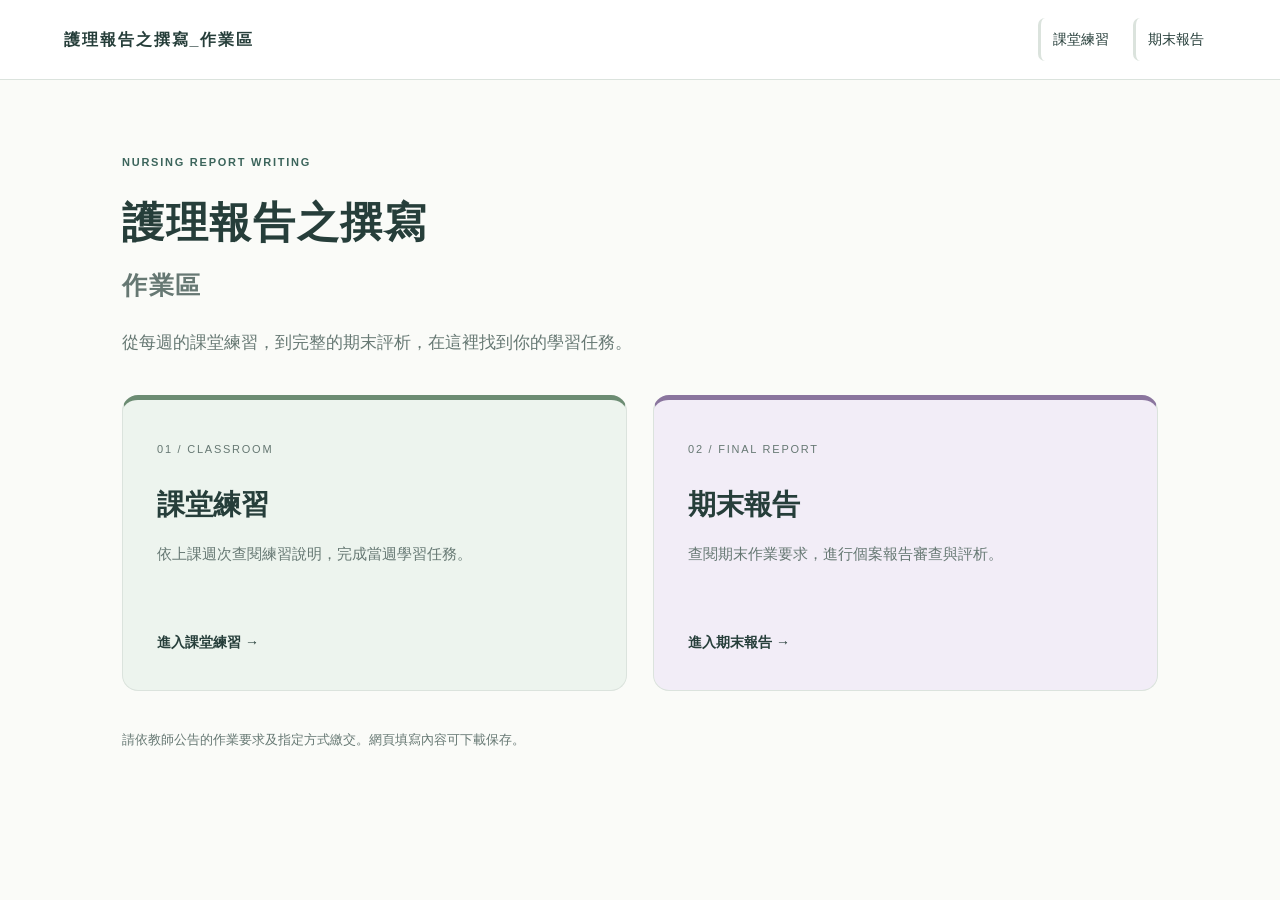
==== commit cacd5117: "Add classroom and final report assignment areas" ====
--- a/index.html
+++ b/index.html
@@ -3,13 +3,23 @@
 <head>
   <meta charset="utf-8"><meta name="viewport" content="width=device-width,initial-scale=1">
   <meta name="description" content="學生自行選找一篇已發表個案報告，依112年版審查評分表填寫評語及評分。">
-  <title>個案報告審查練習（個人報告）｜採用台灣護理學會個案報告審查評分表（中華民國112年10月24日修訂）</title><link rel="stylesheet" href="style.css?v=4">
+  <title>護理報告之撰寫_作業區</title><link rel="stylesheet" href="style.css?v=5">
 </head>
 <body>
-<header><a class="brand" href="#">護理・審查練習室</a><span>個案報告審查練習 · 個人報告</span></header>
-<div class="layout">
+<style>[hidden]{display:none!important}</style>
+<header><a class="brand" href="#home">護理報告之撰寫_作業區</a><nav class="top-nav" aria-label="作業區導覽"><a href="#classroom">課堂練習</a><a href="#final-report">期末報告</a></nav></header>
+
+<main class="portal" id="home-view">
+<p class="eyebrow">NURSING REPORT WRITING</p><h1>護理報告之撰寫<span class="portal-subtitle">作業區</span></h1><p class="portal-lead">從每週的課堂練習，到完整的期末評析，在這裡找到你的學習任務。</p>
+<div class="zone-grid"><a class="zone-card classroom-zone" href="#classroom"><span class="zone-index">01 / CLASSROOM</span><h2>課堂練習</h2><p>依上課週次查閱練習說明，完成當週學習任務。</p><span class="zone-link">進入課堂練習 →</span></a><a class="zone-card final-zone" href="#final-report"><span class="zone-index">02 / FINAL REPORT</span><h2>期末報告</h2><p>查閱期末作業要求，進行個案報告審查與評析。</p><span class="zone-link">進入期末報告 →</span></a></div>
+<p class="portal-note">請依教師公告的作業要求及指定方式繳交。網頁填寫內容可下載保存。</p>
+</main>
+<main class="portal" id="classroom-view" hidden><a class="back-link" href="#home">← 回到作業區首頁</a><p class="eyebrow">CLASSROOM PRACTICE</p><h1>課堂練習</h1><p class="portal-lead">各週課堂練習將依上課進度新增於此。</p><section class="empty-zone"><span class="empty-symbol">＋</span><h2>課堂練習尚未公告</h2><p>目前尚無已發布的課堂練習。請依教師上課公告查看後續任務。</p></section><a class="text-link" href="#final-report">前往期末報告 →</a></main>
+<main class="portal" id="final-view" hidden><a class="back-link" href="#home">← 回到作業區首頁</a><p class="eyebrow">FINAL REPORT</p><h1>期末報告</h1><p class="portal-lead">依作業說明完成個人報告，整理你的閱讀、評析與審查判斷。</p><a class="assignment-card" href="#case-review"><span class="assignment-type">個人報告 · 已發布</span><h2>個案報告審查練習</h2><p>自行選找一篇已發表的個案報告，依評分表填寫評語與評分。</p><p class="source-caption">採用台灣護理學會個案報告審查評分表（中華民國112年10月24日修訂）</p><span class="zone-link">開始審查練習 →</span></a><p class="portal-note">完成後可下載作業或列印另存 PDF，再依教師指定方式繳交。</p></main>
+<div class="layout" id="review-view" hidden>
 <aside aria-label="作業章節"><p class="eyebrow">CASE REPORT REVIEW</p><h2>從閱讀，到評析。</h2><p class="muted">依據文章內容，提出評語與評分。</p><nav id="nav"></nav><div class="progress-box"><label for="progress">審查完成進度 <strong id="progressText">0 / 10</strong></label><progress id="progress" max="10" value="0"></progress><small>完成評語與各細項評分後，計入進度。</small></div></aside>
 <main>
+<a class="back-link" href="#final-report">← 回到期末報告區</a>
 <div class="intro"><p class="eyebrow">INDIVIDUAL ASSIGNMENT</p><h1>個案報告審查練習（個人報告）<span class="title-source">採用台灣護理學會個案報告審查評分表（中華民國112年10月24日修訂）</span></h1><p>個人報告｜自行選找一篇已發表的個案報告，閱讀後依各項規準給予評語與評分。</p><div class="tags"><span>總分 100 分</span><span>10 項審查項目</span><span>評語＋評分</span></div></div>
 <div class="notice">作業方式：學生自行選找一篇已發表的個案報告，填寫文章資料，再依台灣護理學會「個案報告審查評分表」（112 年 10 月 24 日修訂）逐項填寫評語與評分。評語請根據文章內容指出優點、缺失與改進建議，可註明頁碼或段落。摘要的「500 字內」是對受評文章的規準，並非評語字數限制。</div>
 <form id="assignment">
@@ -20,6 +30,7 @@
 </form>
 <footer>依據：台灣護理學會個案報告審查評分表 · 112 年 10 月 24 日修訂<br>草稿保存在此瀏覽器；更換裝置前請匯出可續寫草稿。</footer>
 </main></div>
-<div class="savebar"><span id="saveStatus" role="status">尚未填寫</span><a href="#identity">回到學生資料 ↑</a></div>
+<div class="savebar" id="review-savebar" hidden><span id="saveStatus" role="status">尚未填寫</span><a href="#identity">回到學生資料 ↑</a></div>
 <script src="app.js?v=4"></script>
+<script src="portal.js?v=1"></script>
 </body></html>
--- a/style.css
+++ b/style.css
@@ -35,3 +35,7 @@
 
 .title-source{display:block;font-size:17px;line-height:1.8;letter-spacing:0;font-weight:500;margin-top:14px;color:var(--green)}
 @media print{#identity:before{content:"個案報告審查練習（個人報告）\A採用台灣護理學會個案報告審查評分表（中華民國112年10月24日修訂）";white-space:pre-wrap;font-size:14pt;line-height:1.8}}
+.top-nav{display:flex;gap:12px;margin:0}.top-nav a{font-size:14px;white-space:nowrap}.top-nav a[aria-current]{background:var(--accent)}
+.portal{max-width:1100px;margin:0 auto;padding:65px 32px 80px;min-height:calc(100vh - 80px)}.portal h1{font-size:42px}.portal-subtitle{display:block;font-size:25px;color:var(--muted);margin-top:4px}.portal-lead{font-size:17px;color:var(--muted);max-width:750px;margin:20px 0 38px}.zone-grid{display:grid;grid-template-columns:1fr 1fr;gap:26px;margin:38px 0}.zone-card{display:block;text-decoration:none;border:1px solid var(--line);border-radius:16px;padding:34px;transition:transform .15s,box-shadow .15s}.zone-card:hover{transform:translateY(-3px);box-shadow:0 10px 25px #263e3a12}.classroom-zone{background:#edf4ee;border-top:5px solid #6c8c73}.final-zone{background:#f2edf7;border-top:5px solid #8a759e}.zone-index{font-size:11px;letter-spacing:.16em;color:var(--muted)}.zone-card h2{font-size:28px;margin:18px 0 12px}.zone-card p{color:var(--muted);font-size:15px;min-height:55px}.zone-link{display:inline-block;font-weight:600;margin-top:20px;font-size:14px}.portal-note{font-size:13px;color:var(--muted);margin:25px 0}.back-link{display:inline-block;text-decoration:none;font-size:13px;color:var(--muted);margin-bottom:24px}.back-link:hover{text-decoration:underline}.empty-zone{border:1px dashed #a9bcae;border-radius:14px;text-align:center;padding:55px 25px;background:#f0f5ee;margin:28px 0}.empty-symbol{font-size:30px;color:#6c8c73}.empty-zone h2{margin:10px 0}.empty-zone p{color:var(--muted);font-size:14px}.text-link{font-size:14px}.assignment-card{display:block;text-decoration:none;border:1px solid #d6cbdf;border-left:5px solid #8a759e;background:#f7f3fa;padding:30px;border-radius:12px}.assignment-type{font-size:12px;background:#e7deef;color:#6d5684;padding:5px 12px;border-radius:25px}.assignment-card h2{font-size:25px;margin:22px 0 12px}.source-caption{font-size:13px;color:var(--muted)}
+@media(max-width:720px){.portal{padding:36px 20px 60px}.portal h1{font-size:30px}.zone-grid{grid-template-columns:1fr;gap:20px}.zone-card{padding:25px}.portal-lead{font-size:15px}.top-nav{gap:4px}.top-nav a{padding:5px 8px;font-size:13px}header .brand{font-size:14px}}
+@media print{.portal,.back-link{display:none!important}}
